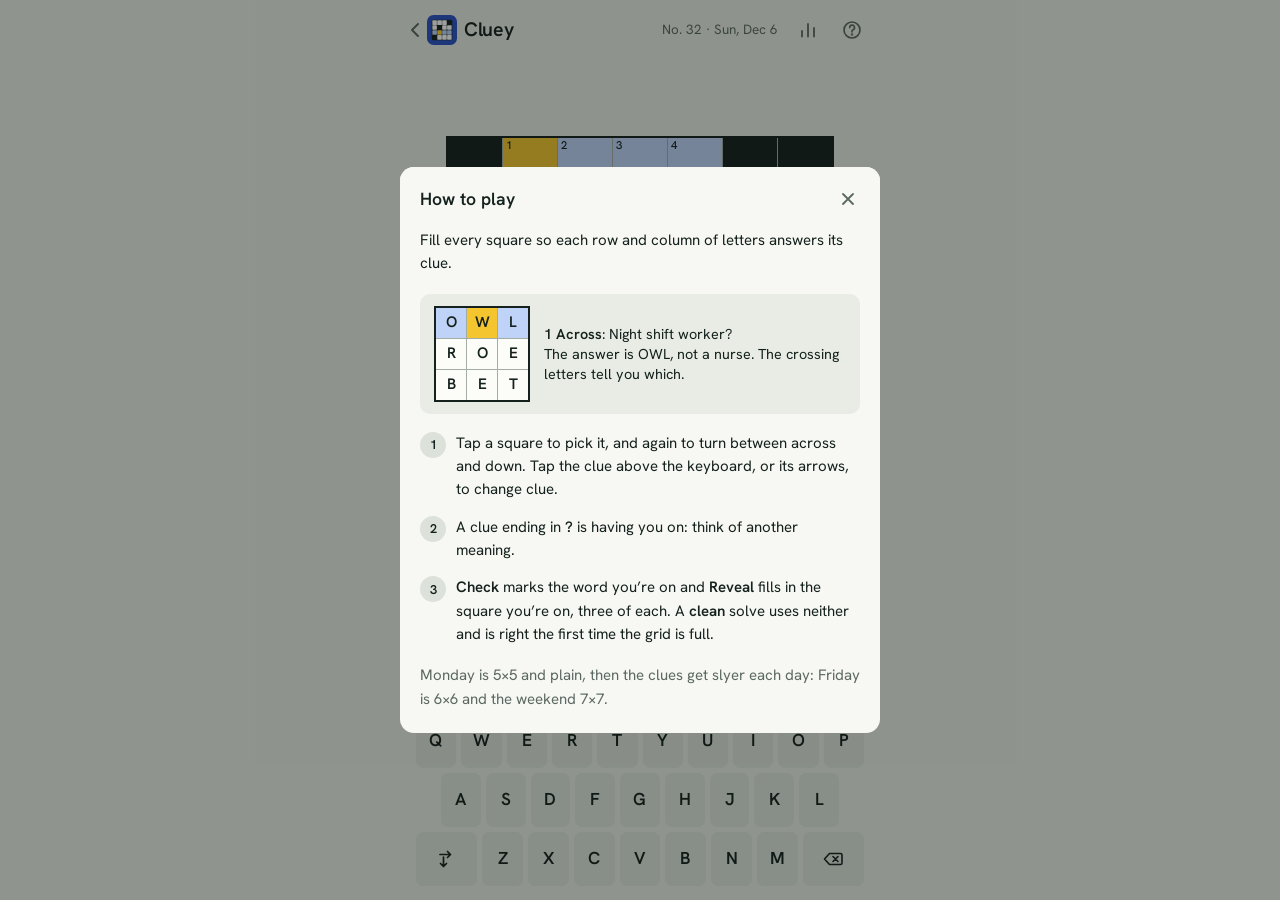
==== web/cluey/index.html @ 92c7b957 "Second audit: kept copies on server errors, Cluey marks kept, games recover from a bad save, Reach c" ====
<!doctype html>
<html lang="en">
<head>
<meta charset="utf-8">
<meta name="viewport" content="width=device-width,initial-scale=1,viewport-fit=cover,interactive-widget=resizes-content">
<meta name="referrer" content="no-referrer">
<meta name="theme-color" content="#E8ECE5" media="(prefers-color-scheme: light)">
<meta name="theme-color" content="#0E1412" media="(prefers-color-scheme: dark)">
<link rel="manifest" href="../manifest.json">
<link rel="apple-touch-icon" sizes="180x180" href="../icons/apple-touch-icon.png">
<meta name="apple-mobile-web-app-capable" content="yes">
<meta name="mobile-web-app-capable" content="yes">
<meta name="apple-mobile-web-app-status-bar-style" content="default">
<meta name="apple-mobile-web-app-title" content="Dailies">
<meta name="description" content="Cluey: a small crossword every day, with clues that get trickier through the week.">
<title>Cluey</title>
<link rel="icon" href="data:image/svg+xml,<svg xmlns=%22http://www.w3.org/2000/svg%22 viewBox=%220 0 32 32%22><rect x=%223%22 y=%223%22 width=%227.6%22 height=%227.6%22 rx=%221.9%22 fill=%22%232C53C4%22/><rect x=%2212.2%22 y=%223%22 width=%227.6%22 height=%227.6%22 rx=%221.9%22 fill=%22%232C53C4%22/><rect x=%2221.4%22 y=%223%22 width=%227.6%22 height=%227.6%22 rx=%221.9%22 fill=%22%232C53C4%22/><rect x=%223%22 y=%2212.2%22 width=%227.6%22 height=%227.6%22 rx=%221.9%22 fill=%22%232C53C4%22/><rect x=%2212.2%22 y=%2212.2%22 width=%227.6%22 height=%227.6%22 rx=%221.9%22 fill=%22%23F4C52E%22/><rect x=%2221.4%22 y=%2212.2%22 width=%227.6%22 height=%227.6%22 rx=%221.9%22 fill=%22%23A9B8E6%22/><rect x=%223%22 y=%2221.4%22 width=%227.6%22 height=%227.6%22 rx=%221.9%22 fill=%22%23A9B8E6%22/><rect x=%2212.2%22 y=%2221.4%22 width=%227.6%22 height=%227.6%22 rx=%221.9%22 fill=%22%23A9B8E6%22/><rect x=%2221.4%22 y=%2221.4%22 width=%227.6%22 height=%227.6%22 rx=%221.9%22 fill=%22%23A9B8E6%22/></svg>">
<link rel="preload" href="../fonts/hanken-grotesk-latin.woff2" as="font" type="font/woff2" crossorigin>
<link rel="stylesheet" href="../shared.css?v=1">
<style>
/* A printed crossword: paper squares joined by thin rules, with solid blocks.
   Yellow is the square you're on and blue its word. Green is right, red is
   wrong, and pale yellow is a letter that was handed over. */
:root { --word: color-mix(in srgb, var(--accent) 17%, var(--surface)); --shown: #F4C52E; --on-shown: #14211C; --bad-soft: color-mix(in srgb, var(--neg) 16%, var(--surface)); --good-soft: color-mix(in srgb, var(--pos) 16%, var(--surface)); }

:root {
  --paper: #FCFCF8; --rule: #A3ACA5; --frame: #14211C; --block: #14211C;
  --word: #BFD2F8; --here: #F4C52E; --on-here: #14211C; --here-wrong: #9B2C20; --shown: #FAEBB4; --on-shown: #14211C;
  --bad-soft: color-mix(in srgb, var(--neg) 16%, var(--paper)); --good-soft: color-mix(in srgb, var(--pos) 16%, var(--paper));
  /* The clue's number and arrows, dark enough to read on the blue */
  --on-word: #2A4FBC; --on-word-dim: var(--muted);
}
@media (prefers-color-scheme: dark) {
  :root:not([data-theme="light"]) { --paper: #2B3632; --rule: #0E1412; --frame: #66736C; --block: #060908; --word: #3C5488; --shown: #5A4E20; --on-shown: #F7E7A6; --on-word: #C2D0FF; --on-word-dim: #AEB9B2; }
}
:root[data-theme="dark"] { --paper: #2B3632; --rule: #0E1412; --frame: #66736C; --block: #060908; --word: #3C5488; --shown: #5A4E20; --on-shown: #F7E7A6; --on-word: #C2D0FF; --on-word-dim: #AEB9B2; }

.top { min-height: 44px; }
.meta { min-width: 0; margin-left: auto; padding: 0; font-size: .84rem; color: var(--muted); white-space: nowrap; overflow: hidden; text-overflow: ellipsis; }
/* Small phones or large text (in em, so a bigger font size counts too) */
.top { container-type: inline-size; }
@container (max-width: 21.25em) { a.brand > svg:nth-child(2) { display: none; } }

/* The grid: the rules are the board showing through a one pixel gap */
.stage-wrap { position: relative; flex: 1; min-height: 0; display: flex; }
.stage { flex: 1; min-width: 0; display: grid; place-items: center; padding: 4px 0; overflow: hidden; }
.grid { --cell: 44px; display: grid; gap: 1px; grid-template-columns: repeat(var(--n, 5), var(--cell)); grid-auto-rows: var(--cell); background: var(--rule); border: 2px solid var(--frame); user-select: none; -webkit-user-select: none; }
.block { background: var(--block); }
.cell {
  position: relative; display: grid; place-items: center; padding: 0;
  background: var(--paper); border: 0; border-radius: 0;
  font-size: calc(var(--cell) * .56); font-weight: 600; line-height: 1; text-transform: uppercase;
  touch-action: manipulation;
  transition: background .14s, color .14s;
}
.cell .num { position: absolute; top: 4%; left: 6%; font-size: max(9px, calc(var(--cell) * .21)); font-weight: 500; color: var(--ink); transition: color .14s; }
.cell.word { background: var(--word); }
.cell.right { background: var(--good-soft); color: var(--pos); }
.cell.wrong { background: var(--bad-soft); color: var(--neg); }
.cell.shown { background: var(--shown); color: var(--on-shown); }
.cell.shown .num { color: var(--on-shown); }
.cell.on { background: var(--here); color: var(--on-here); }
.cell.on .num { color: var(--on-here); }
/* A checked wrong letter stays red under the cursor, in a red that reads on the yellow */
.cell.on.wrong { color: var(--here-wrong); }
.cell.won { background: var(--pos); color: var(--on-ink); transition-delay: calc(var(--i) * 14ms); }
.cell.won .num { color: var(--on-ink); transition-delay: calc(var(--i) * 14ms); }
.cell.won.shown { background: var(--shown); color: var(--on-shown); }
.cell.won.shown .num { color: var(--on-shown); }
.grid.over .cell { cursor: default; }

/* Messages sit just above the clue, where the eyes already are */
.toast { top: auto; bottom: 6px; left: 50%; right: auto; width: max-content; max-width: 100%; padding: 7px 16px; border-radius: 18px; background: var(--ink); color: var(--on-ink); font-size: .95rem; transform: translate(-50%, 6px); }
.toast.show { transform: translate(-50%, 0); }
.toast.warn { color: var(--on-ink); }

/* The time, then the help on offer */
.tools { display: flex; flex-wrap: wrap; align-items: center; min-height: 40px; }
.time { flex: 1; font-size: 1rem; font-weight: 600; letter-spacing: .01em; }
.tool { display: inline-flex; align-items: center; gap: 5px; height: 44px; padding: 0 9px; background: none; border: 0; border-radius: 6px; font-size: .86rem; font-weight: 600; color: var(--muted); white-space: nowrap; }
.tool:last-child { margin-right: -9px; }
@media (hover: hover) { .tool:hover:not(:disabled) { color: var(--ink); background: var(--key); } }
.tool:disabled { opacity: .4; cursor: default; }
.tool.sure { color: var(--neg); }
/* The count takes the label's colour: --faint is under 4.5:1 on the page in light mode */
.tool b { font-weight: 600; }
.tool.sure b { display: none; }
.tools { container-type: inline-size; }
@container (max-width: 21.25em) { .tool { padding: 0 6px; font-size: .82rem; } .tool:last-child { margin-right: -6px; } }

/* The clue, with the way to the one before and after it */
.clue-bar { display: grid; grid-template-columns: 42px 1fr 42px; align-items: stretch; min-height: 56px; margin-bottom: 7px; padding: 0 8px; background: var(--word); border-radius: 8px; font-weight: 600; user-select: none; -webkit-user-select: none; }
.clue-bar button { padding: 0; background: none; border: 0; touch-action: manipulation; }
.step { display: grid; place-items: center; color: var(--on-word-dim); border-radius: 8px; }
@media (hover: hover) { .step:hover { color: var(--ink); } }
.step:active { background: var(--key-down); }
.say { display: block; min-width: 0; padding: 4px 2px !important; font-size: .95rem; line-height: 1.28; text-align: left; }
.say b { margin-right: 5px; font-weight: 600; color: var(--on-word); white-space: nowrap; }

.key { height: clamp(40px, 6.6dvh, 54px); }
.keys { gap: 5px; }

/* All the clues in a sheet: plain rows, as in Slugle's past ladders, the one you're on in blue */
.list { display: grid; margin-top: -6px; }
.list h3 { padding: 16px 0 4px; font-size: .78rem; font-weight: 600; letter-spacing: .06em; text-transform: uppercase; color: var(--muted); }
.list h3:first-child { padding-top: 0; }
.row { display: grid; grid-template-columns: 28px 1fr; gap: 6px; min-height: 48px; margin: 0 -8px; padding: 13px 8px 12px; background: none; border: 0; border-bottom: 1px solid var(--line); border-radius: 0; font-size: .94rem; line-height: 1.3; text-align: left; }
@media (hover: hover) { .row:hover { background: var(--bg); } }
.row.here { background: var(--accent-soft); }
.row b { font-weight: 600; }
.row.here b { color: var(--accent); }
.row.filled span:last-child { color: var(--muted); }
.row small { display: block; margin-top: 1px; font-size: .86rem; font-weight: 600; letter-spacing: .05em; color: var(--ink); }

/* The worked example in How to play */
.example { display: grid; grid-template-columns: auto 1fr; gap: 14px; align-items: center; padding: 12px 14px; background: var(--bg); border-radius: 10px; font-size: .9rem; line-height: 1.4; }
.mini { display: grid; grid-template-columns: repeat(3, 30px); grid-auto-rows: 30px; gap: 1px; background: var(--rule); border: 2px solid var(--frame); }
.mini span { display: grid; place-items: center; background: var(--paper); font-size: .95rem; font-weight: 600; }
.mini .on { background: var(--here); color: var(--on-here); }
.mini .word { background: var(--word); }

@media (max-height: 640px) {
  .app { padding-top: 2px; padding-bottom: 6px; }
  .tools { min-height: 36px; }
  .tool { height: 36px; }
  .clue-bar { min-height: 50px; margin-bottom: 5px; }
  .say { font-size: .88rem; }
  .result { gap: 9px; padding: 11px 14px; }
  .result-title { font-size: 1.25rem; }
  .btn { min-height: 44px; }
}

@media (prefers-reduced-motion: reduce) {
  .cell, .cell .num { transition: none; }
  .cell.won, .cell.won .num { transition-delay: 0s; }
  .tool { transition: none; }
}
</style>
</head>
<body>
<div class="app">
  <header>
    <div class="top">
      <a class="brand" href="../index.html" aria-label="All games">
        <svg width="10" height="16" viewBox="0 0 10 16" fill="none" stroke="currentColor" stroke-width="2" stroke-linecap="round" stroke-linejoin="round" aria-hidden="true"><path d="M8 2 2 8l6 6"/></svg>
        <svg width="30" height="30" viewBox="0 0 64 64" aria-hidden="true"><rect width="64" height="64" rx="14" fill="#2C53C4"/><rect x="10" y="10" width="44" height="44" rx="4" fill="#14211C"/><rect x="11.4" y="11.4" width="9.7" height="9.7" rx="1" fill="#FFFFFF"/><rect x="21.9" y="11.4" width="9.7" height="9.7" rx="1" fill="#FFFFFF"/><rect x="32.4" y="11.4" width="9.7" height="9.7" rx="1" fill="#FFFFFF"/><rect x="11.4" y="21.9" width="9.7" height="9.7" rx="1" fill="#FFFFFF"/><rect x="32.4" y="21.9" width="9.7" height="9.7" rx="1" fill="#FFFFFF"/><rect x="42.9" y="21.9" width="9.7" height="9.7" rx="1" fill="#FFFFFF"/><rect x="11.4" y="32.4" width="9.7" height="9.7" rx="1" fill="#BFD2F8"/><rect x="21.9" y="32.4" width="9.7" height="9.7" rx="1" fill="#FFCF33"/><rect x="32.4" y="32.4" width="9.7" height="9.7" rx="1" fill="#BFD2F8"/><rect x="42.9" y="32.4" width="9.7" height="9.7" rx="1" fill="#BFD2F8"/><rect x="21.9" y="42.9" width="9.7" height="9.7" rx="1" fill="#FFFFFF"/><rect x="32.4" y="42.9" width="9.7" height="9.7" rx="1" fill="#FFFFFF"/><rect x="42.9" y="42.9" width="9.7" height="9.7" rx="1" fill="#FFFFFF"/></svg>
        <h1 class="mark">Cluey</h1>
      </a>
      <p class="meta" id="meta"></p>
      <div class="top-right">
        <button class="icon-btn" id="statsBtn" type="button" aria-label="Stats">
          <svg width="20" height="20" viewBox="0 0 20 20" fill="none" stroke="currentColor" stroke-width="1.8" stroke-linecap="round" aria-hidden="true"><path d="M4 16.5V11M10 16.5V4M16 16.5V8"/></svg>
        </button>
        <button class="icon-btn" id="helpBtn" type="button" aria-label="How to play">
          <svg width="20" height="20" viewBox="0 0 20 20" fill="none" stroke="currentColor" stroke-width="1.7" stroke-linecap="round" aria-hidden="true"><circle cx="10" cy="10" r="8"/><path d="M7.7 7.6a2.4 2.4 0 1 1 3.3 2.2c-.6.3-1 .8-1 1.5v.5"/><circle cx="10" cy="14.6" r=".4" fill="currentColor"/></svg>
        </button>
      </div>
    </div>
  </header>

  <main class="stage-wrap">
    <p class="toast" id="toast" role="status"></p>
    <div class="stage" id="stage">
      <div class="grid" id="grid" role="group" aria-label="Crossword grid"></div>
    </div>
  </main>

  <footer>
    <div id="play">
      <div class="tools">
        <p class="time" id="time" aria-label="Time"></p>
        <button class="tool" id="cluesBtn" type="button">Clues</button>
        <button class="tool" id="checkBtn" type="button"></button>
        <button class="tool" id="revealBtn" type="button"></button>
        <button class="tool" id="giveUpBtn" type="button">Give up</button>
      </div>
      <div class="clue-bar">
        <button class="step" id="prevBtn" type="button" aria-label="Previous clue">
          <svg width="10" height="16" viewBox="0 0 10 16" fill="none" stroke="currentColor" stroke-width="2" stroke-linecap="round" stroke-linejoin="round" aria-hidden="true"><path d="M8 2 2 8l6 6"/></svg>
        </button>
        <button class="say" id="say" type="button" aria-live="polite"></button>
        <button class="step" id="nextBtn" type="button" aria-label="Next clue">
          <svg width="10" height="16" viewBox="0 0 10 16" fill="none" stroke="currentColor" stroke-width="2" stroke-linecap="round" stroke-linejoin="round" aria-hidden="true"><path d="m2 2 6 6-6 6"/></svg>
        </button>
      </div>
      <div class="keys" id="keys" aria-label="Letters"></div>
    </div>
    <section class="result" id="result" aria-live="polite" hidden>
      <div class="result-head">
        <p class="result-title" id="resTitle"></p>
        <p class="result-tag" id="resTag"></p>
      </div>
      <p class="result-note" id="resNote"></p>
      <div class="actions">
        <button class="btn btn-secondary" id="resClues" type="button">All clues</button>
        <button class="btn btn-primary" id="resShare" type="button">Share</button>
      </div>
      <a class="next" id="resNext" hidden></a>
      <p class="result-foot" id="resFoot"></p>
    </section>
  </footer>
</div>

<dialog class="sheet" id="helpSheet" aria-labelledby="helpTitle">
  <div class="sheet-head">
    <h2 id="helpTitle" tabindex="-1" autofocus>How to play</h2>
    <button class="icon-btn" type="button" data-close aria-label="Close">
      <svg width="18" height="18" viewBox="0 0 18 18" fill="none" stroke="currentColor" stroke-width="1.8" stroke-linecap="round" aria-hidden="true"><path d="m4 4 10 10M14 4 4 14"/></svg>
    </button>
  </div>
  <div class="sheet-body">
    <p>Fill every square so each row and column of letters answers its clue.</p>
    <div class="example">
      <div class="mini" aria-hidden="true"><span class="word">O</span><span class="on">W</span><span class="word">L</span><span>R</span><span>O</span><span>E</span><span>B</span><span>E</span><span>T</span></div>
      <span><b>1 Across</b>: Night shift worker?<br>The answer is OWL, not a nurse. The crossing letters tell you which.</span>
    </div>
    <div class="rules">
      <div class="rule"><span class="n">1</span><p>Tap a square to pick it, and again to turn between across and down. Tap the clue above the keyboard, or its arrows, to change clue.</p></div>
      <div class="rule"><span class="n">2</span><p>A clue ending in <b>?</b> is having you on: think of another meaning.</p></div>
      <div class="rule"><span class="n">3</span><p><b>Check</b> marks the word you’re on and <b>Reveal</b> fills in the square you’re on, three of each. A <b>clean</b> solve uses neither and is right the first time the grid is full.</p></div>
    </div>
    <p class="muted">Monday is 5×5 and plain, then the clues get slyer each day: Friday is 6×6 and the weekend 7×7.</p>
  </div>
</dialog>

<dialog class="sheet" id="statsSheet" aria-labelledby="statsTitle">
  <div class="sheet-head">
    <h2 id="statsTitle" tabindex="-1" autofocus>Stats</h2>
    <button class="icon-btn" type="button" data-close aria-label="Close">
      <svg width="18" height="18" viewBox="0 0 18 18" fill="none" stroke="currentColor" stroke-width="1.8" stroke-linecap="round" aria-hidden="true"><path d="m4 4 10 10M14 4 4 14"/></svg>
    </button>
  </div>
  <div class="sheet-body" id="statsBody"></div>
</dialog>

<dialog class="sheet" id="cluesSheet" aria-labelledby="cluesTitle">
  <div class="sheet-head">
    <h2 id="cluesTitle" tabindex="-1" autofocus>Clues</h2>
    <button class="icon-btn" type="button" data-close aria-label="Close">
      <svg width="18" height="18" viewBox="0 0 18 18" fill="none" stroke="currentColor" stroke-width="1.8" stroke-linecap="round" aria-hidden="true"><path d="m4 4 10 10M14 4 4 14"/></svg>
    </button>
  </div>
  <div class="sheet-body"><div class="list" id="cluesBody"></div></div>
</dialog>

<!-- Bump ?v= when these change, so browsers never pair this page with an old copy. -->
<script src="puzzles.js?v=2"></script>
<script src="lib.js?v=3"></script>
<script src="../clock.js?v=4"></script>
<script src="../pwa.js"></script>
<script src="../next.js?v=10"></script>
<script>
(() => {
  const L = window.ClueyLib, D = window.ClueyPuzzles;
  const $ = id => document.getElementById(id);
  const locale = navigator.language || 'en';
  // Where the game lives on the web; shared results link here, short, as chat
  // apps make a link of it. The app and the old addresses send people to the new one.
  const SITE = `${/^appassets\.androidplatform\.net$|\.workers\.dev$/.test(location.hostname) ? 'dailies.teloone.au' : location.host}/cluey`;

  const store = {
    get(k) { try { return JSON.parse(localStorage.getItem('cluey.' + k)); } catch { return null; } },
    set(k, v) { try { localStorage.setItem('cluey.' + k, JSON.stringify(v)); } catch {} },
  };

  // ---- state ----
  // days: { [day]: { fill, marks, cell, across, ms, checks, reveals, misses,
  // missed, done, won, gaveUp } }. A day gone by only keeps what the stats need.
  const saved = store.get('state') || {};
  const state = { days: saved.days && typeof saved.days === 'object' ? saved.days : {} };
  const save = () => { store.set('state', state); begun(); };

  let today = L.dayNumber(Clock.now(), D.epoch);
  let puzzle, play;            // the puzzle on screen and its progress

  function fresh() {
    const blank = L.blank(puzzle);
    const first = puzzle.entries[0];
    return { fill: blank, marks: blank, cell: first.cells[0], across: first.across, ms: 0, checks: 0, reveals: 0, misses: 0, missed: '', done: false, won: false, gaveUp: false };
  }

  // A save only fits the grid it was played on.
  const fits = rec => !!rec && typeof rec.fill === 'string' && typeof rec.marks === 'string'
    && rec.fill.replace(/[^#]/g, ' ') === L.blank(puzzle) && rec.marks.replace(/[^#]/g, ' ') === L.blank(puzzle)
    && puzzle.answer[rec.cell] !== undefined && puzzle.answer[rec.cell] !== L.BLOCK;

  function load() {
    puzzle = L.daily(today, D);
    const rec = state.days[today];
    // The day can go back (a flight west): a finished day trimmed for the stats comes back whole.
    if (rec && rec.done && typeof rec.fill !== 'string') {
      const first = puzzle.entries[0];
      const marked = typeof rec.marks === 'string' && rec.marks.replace(/[^#]/g, ' ') === L.blank(puzzle);
      Object.assign(rec, { fill: puzzle.answer, marks: marked ? rec.marks : L.blank(puzzle), cell: first.cells[0], across: first.across, missed: '' });
    } else if (!fits(rec)) state.days[today] = fresh();
    play = state.days[today];
    buildGrid();
  }

  // ---- toast ----
  let toastTimer = 0;
  function say(text, ms = 2600) {
    clearTimeout(toastTimer);
    const t = $('toast');
    t.textContent = text;
    t.classList.toggle('show', !!text);
    if (text && ms) toastTimer = setTimeout(() => t.classList.remove('show'), ms);
  }

  // ---- the clock ----
  // It only runs while the game is on screen, and waits for How to play, which
  // opens itself the first time; the stats don't stop it. Steps come
  // from performance.now, so moving the phone's clock can't touch the time, and
  // a long one means the page was asleep, so it doesn't count.
  let mark = null;
  const covered = () => $('helpSheet').open;
  function tick() {
    const at = performance.now();
    if (mark !== null && !play.done && !document.hidden && !covered()) play.ms += Math.min(at - mark, 3000);
    mark = at;
    $('time').textContent = L.clock(play.ms);
  }

  // ---- drawing ----
  const el = (tag, cls, text) => { const e = document.createElement(tag); if (cls) e.className = cls; if (text != null) e.textContent = text; return e; };

  let cells = [];              // the tile for each place in the grid, null for a block

  function buildGrid() {
    const grid = $('grid');
    grid.style.setProperty('--n', puzzle.size);
    grid.style.setProperty('--gap', puzzle.size > 5 ? '3px' : '4px');
    cells = [...puzzle.answer].map((ch, i) => {
      if (ch === L.BLOCK) return null;
      const b = el('button', 'cell');
      b.type = 'button'; b.tabIndex = -1; b.dataset.cell = i;
      b.style.setProperty('--i', i);
      if (puzzle.numbers[i]) b.append(el('span', 'num', String(puzzle.numbers[i])));
      b.append(document.createTextNode(''));
      return b;
    });
    grid.replaceChildren(...cells.map(c => c || el('span', 'block')));
    fit();
  }

  function fit() {
    const stage = $('stage'), n = puzzle.size;
    const room = Math.min(stage.clientWidth, stage.clientHeight - 8, 390) - 4;   // the frame
    const cell = Math.max(24, Math.min(68, Math.floor((room - (n - 1)) / n)));
    $('grid').style.setProperty('--cell', cell + 'px');
  }

  const here = () => L.entryAt(puzzle, play.cell, play.across);

  function renderCells() {
    const word = play.done ? null : here();
    const inWord = new Set(word ? word.cells : []);
    const size = puzzle.size;
    cells.forEach((c, i) => {
      if (!c) return;
      const mark = play.marks[i];
      const wrongAtEnd = play.gaveUp && play.fill[i] !== puzzle.answer[i];
      const ch = play.gaveUp ? puzzle.answer[i] : play.fill[i].trim();
      c.lastChild.nodeValue = ch;
      c.classList.toggle('on', !play.done && i === play.cell);
      c.classList.toggle('word', inWord.has(i));
      c.classList.toggle('right', !play.won && mark === 'c');
      c.classList.toggle('wrong', wrongAtEnd || (!play.done && mark === 'x'));
      c.classList.toggle('shown', mark === 'r');
      c.classList.toggle('won', play.won);
      const [ac, dn] = puzzle.of[i].map(k => puzzle.entries[k]);
      const where = word && inWord.has(i)
        ? `${word.number} ${word.across ? 'Across' : 'Down'}, letter ${word.cells.indexOf(i) + 1} of ${word.cells.length}`
        : `Row ${Math.floor(i / size) + 1}, column ${i % size + 1}, in ${ac.number} Across and ${dn.number} Down`;
      c.setAttribute('aria-label', `${where}, ${ch ? ch.toUpperCase() : 'empty'}${mark === 'x' ? ', wrong' : mark === 'c' ? ', right' : mark === 'r' ? ', revealed' : ''}`);
    });
    $('grid').classList.toggle('over', play.done);
  }

  function renderClue() {
    if (play.done) return;
    const e = here();
    const label = el('b', '', L.label(e));
    label.setAttribute('aria-label', `${e.number} ${e.across ? 'Across' : 'Down'}`);
    $('say').replaceChildren(label, e.clue);
  }

  function renderTools() {
    $('checkBtn').replaceChildren('Check ', el('b', '', String(L.CHECKS - play.checks)));
    $('revealBtn').replaceChildren('Reveal ', el('b', '', String(L.REVEALS - play.reveals)));
    $('checkBtn').setAttribute('aria-label', `Check word, ${L.CHECKS - play.checks} left`);
    $('revealBtn').setAttribute('aria-label', `Reveal letter, ${L.REVEALS - play.reveals} left`);
    $('checkBtn').disabled = play.checks >= L.CHECKS;
    $('revealBtn').disabled = play.reveals >= L.REVEALS;
    for (const b of ['checkBtn', 'revealBtn', 'giveUpBtn']) $(b).classList.remove('sure');
    $('giveUpBtn').textContent = 'Give up';
    armed = null;
  }

  const dateOf = day => { const [y, m, d] = D.epoch.split('-').map(Number); return new Date(y, m - 1, d + day - 1); };
  const dayFormat = new Intl.DateTimeFormat(locale, { weekday: 'short', day: 'numeric', month: 'short' });

  const wonDays = () => Object.keys(state.days).filter(d => state.days[d].won).map(Number);
  const helps = g => g.checks + g.reveals + g.misses;

  function renderResult() {
    $('resTitle').textContent = play.won ? `Solved in ${L.clock(play.ms)}` : 'The answers';
    const tag = $('resTag');
    const n = helps(play);
    tag.textContent = play.gaveUp ? 'Gave up' : n ? `${n} ${n === 1 ? 'help' : 'helps'}` : 'Clean';
    tag.classList.toggle('good', play.won && !n);
    tag.classList.toggle('bad', !!play.gaveUp);
    $('resNote').textContent = play.gaveUp ? `Stopped at ${L.clock(play.ms)}` : L.helpText(play);
    showNext($('resNext'), 'cluey', true);
    tickNext();
  }

  function tickNext() {
    if (!play.done) return;
    const left = el('span');
    left.append(el('b', '', String(L.streak(wonDays(), today))), ' day streak');
    $('resFoot').replaceChildren(left, el('span', '', Clock.untilNext('puzzle', today, L.dayNumber(Clock.now(), D.epoch))));
  }

  function render() {
    $('meta').textContent = `No. ${today} · ${dayFormat.format(dateOf(today))}`;
    $('play').hidden = play.done;
    $('result').hidden = !play.done;
    if (play.done) renderResult();
    fit();
    renderCells();
    renderClue();
    renderTools();
    tick();
    tellBack();
  }

  // ---- stats ----
  function renderStats() {
    const days = Object.keys(state.days).map(Number).filter(d => state.days[d].done);
    const body = $('statsBody');
    if (!days.length) return body.replaceChildren(el('p', 'empty', 'Finish a daily puzzle to start your stats.'));
    const won = wonDays();
    const nums = el('div', 'numbers');
    for (const [v, label] of [
      [days.length, 'Played'],
      [Math.round(won.length / days.length * 100) + '%', 'Solved'],
      [L.streak(won, today), 'Streak'],
      [L.bestStreak(won), 'Best streak'],
    ]) {
      const n = el('p', 'num');
      n.append(el('b', '', String(v)), el('span', '', label));
      nums.append(n);
    }
    // How each game went: help taken, or given up.
    const LABELS = ['Clean', '1 help', '2–3', '4 plus', 'Gave up'];
    const slot = d => { const g = state.days[d]; if (!g.won) return 4; const n = helps(g); return n === 0 ? 0 : n === 1 ? 1 : n <= 3 ? 2 : 3; };
    const counts = Array(LABELS.length).fill(0);
    for (const d of days) counts[slot(d)]++;
    const bars = (title, rows, max, today) => {
      const dist = el('div', 'dist');
      dist.append(el('p', 'dist-title', title));
      rows.forEach(([name, width, text], i) => {
        const row = el('div', 'bar-row');
        const bar = el('div', 'bar', text);
        bar.style.width = `${Math.max(8, width / max * 100)}%`;
        if (i === today) bar.classList.add('today');
        row.append(el('span', '', name), el('div'));
        row.lastChild.append(bar);
        dist.append(row);
      });
      return dist;
    };
    const done = days.includes(today);
    const first = bars('Results', LABELS.map((name, i) => [name, counts[i], String(counts[i])]), Math.max(...counts, 1), done ? slot(today) : -1);
    // The average solve by weekday, Monday first: the grids grow, so only
    // like with like means anything.
    const week = [1, 2, 3, 4, 5, 6, 0].map(w => {
      const list = won.filter(d => L.weekdayOf(d, D.epoch) === w).map(d => state.days[d].ms);
      const mean = list.length ? list.reduce((a, b) => a + b, 0) / list.length : 0;
      return [new Intl.DateTimeFormat(locale, { weekday: 'short' }).format(new Date(2026, 10, 1 + w)), mean, list.length ? L.clock(mean) : '–'];
    });
    const second = bars('Average time', week, Math.max(...week.map(w => w[1]), 1), -1);
    body.replaceChildren(nums, first, second);
  }

  // ---- the list of clues ----
  function renderClues() {
    const box = $('cluesBody');
    const at = play.done ? -1 : here().index;
    const out = [];
    for (const [title, across] of [['Across', true], ['Down', false]]) {
      out.push(el('h3', '', title));
      for (const e of puzzle.entries.filter(x => x.across === across)) {
        const row = el('button', `row${e.index === at ? ' here' : ''}${!play.done && L.wordFull(puzzle, play.fill, e) ? ' filled' : ''}`);
        row.type = 'button';
        row.dataset.entry = e.index;
        const text = el('span', '', e.clue);
        if (play.done) text.append(el('small', '', e.word.toUpperCase()));
        row.append(el('b', '', String(e.number)), text);
        out.push(row);
      }
    }
    box.replaceChildren(...out);
  }

  // ---- sheets ----
  function openSheet(id) {
    if (id === 'statsSheet') renderStats();
    if (id === 'cluesSheet') renderClues();
    tick();
    const d = $(id);
    if (!d.open) d.showModal();
    if (id === 'cluesSheet') { const r = $('cluesBody').querySelector('.here'); if (r) r.scrollIntoView({ block: 'center' }); }
    tellBack();
  }
  for (const d of document.querySelectorAll('dialog.sheet')) {
    d.addEventListener('click', e => { if (e.target === d || e.target.closest('[data-close]')) d.close(); });
    d.addEventListener('close', () => { mark = performance.now(); tellBack(); });
  }
  const openDialog = () => document.querySelector('dialog.sheet[open]');

  // ---- playing ----
  function moved() {
    renderCells();
    renderClue();
    disarm();
    save();
  }
  function goTo(cell, across) {
    play.cell = cell;
    play.across = across;
    moved();
  }

  function tapCell(i) {
    if (play.done) return;
    haptic();
    if (i === play.cell) play.across = !play.across;
    else play.cell = i;
    moved();
  }
  function turn() { if (!play.done) { play.across = !play.across; moved(); } }

  function step(dir) {
    if (play.done) return;
    const to = L.stepClue(puzzle, play.fill, here().index, dir);
    goTo(to.cell, to.across);
  }

  function press(letter) {
    if (play.done) return;
    Object.assign(play, L.type(puzzle, play, letter));
    settle();
    moved();
  }
  function erase() {
    if (play.done) return;
    Object.assign(play, L.erase(puzzle, play));
    moved();
  }
  function clearCell() {
    if (play.done || play.fill[play.cell] === ' ' || L.locked(play.marks, play.cell)) return;
    Object.assign(play, L.erase(puzzle, play));
    moved();
  }

  function moveArrow(dr, dc) {
    if (play.done) return;
    const across = dc !== 0;
    // The first press turns to face that way, as tapping a square would.
    if (across !== play.across) { play.across = across; return moved(); }
    goTo(L.arrow(puzzle, play.cell, dr, dc), across);
  }

  // A full grid: finished, or told it isn't, once for each set of letters.
  function settle() {
    if (!L.isFull(play.fill)) return;
    if (L.isRight(puzzle, play.fill)) return finish(true);
    if (play.fill === play.missed) return;
    play.missed = play.fill;
    play.misses++;
    haptic('tick');
    renderTools();
    say('The grid is full, but something’s wrong', 3200);
  }

  function finish(won) {
    tick();
    play.done = true;
    play.won = won;
    haptic('tick');
    report(true);
    save();
    say('');
    render();
  }

  // Help that would end a clean solve, and giving up, take two taps. Once the
  // solve isn't clean, help is a single tap.
  let armed = null, armTimer = 0;
  function disarm() {
    clearTimeout(armTimer);
    if (!armed) return;
    armed = null;
    renderTools();
  }
  function arm(id) {
    disarm();
    armed = id;
    const b = $(id);
    b.classList.add('sure');
    b.replaceChildren('Sure?');
    armTimer = setTimeout(disarm, 3000);
  }
  const needsSure = id => id === 'giveUpBtn' || L.clean(play);

  function askCheck() {
    if (play.done || play.checks >= L.CHECKS) return;
    const e = here();
    if (!L.canCheck(play, e)) return say('Nothing new to check in this word');
    if (armed !== 'checkBtn' && needsSure('checkBtn')) return arm('checkBtn');
    haptic();
    Object.assign(play, L.check(puzzle, play, e));
    play.checks++;
    renderTools();
    moved();
  }

  function askReveal() {
    if (play.done || play.reveals >= L.REVEALS) return;
    if (L.locked(play.marks, play.cell)) return say('This letter is already right');
    if (armed !== 'revealBtn' && needsSure('revealBtn')) return arm('revealBtn');
    haptic();
    Object.assign(play, L.reveal(puzzle, play, play.cell));
    play.reveals++;
    renderTools();
    settle();
    if (!play.done) moved();
  }

  function askGiveUp() {
    if (play.done) return;
    if (armed !== 'giveUpBtn') return arm('giveUpBtn');
    play.gaveUp = true;
    finish(false);
  }

  // Today's game begun: the home screen says Started until it's done.
  function begun() {
    const rec = state.days[today];
    // next.js may be an older copy, kept for offline, that hasn't got it.
    if (typeof markStarted === 'function' && rec && !rec.done && rec.fill !== L.blank(puzzle) && L.dayNumber(Clock.now(), D.epoch) === today) markStarted('cluey');
  }

  // Today's result, for the hub's home screen.
  // finished: the game has just ended, rather than the page opening on it.
  function report(finished) {
    const day = L.dayNumber(Clock.now(), D.epoch);
    // Ended around midnight: its result stays up past it (Clock.keep).
    if (finished) Clock.keep(today, day);
    // Finished in the moments after midnight: that day's over, so the hub's new day stays open.
    if (day !== today) return;
    const rec = state.days[today];
    if (!rec || !rec.done) return;
    const n = helps(rec);
    const text = rec.won ? `${L.clock(rec.ms)}, ${n ? `${n} ${n === 1 ? 'help' : 'helps'}` : 'clean'}` : 'Gave up';
    // Its line in Share today; should that ever fail, the result still saves.
    let card;
    try { card = L.cardText(rec); } catch {}
    try { localStorage.setItem('hub.cluey', JSON.stringify({ date: Clock.now().toDateString(), text, card, lost: !rec.won })); } catch {}
  }

  function share() {
    const text = `${L.shareText(today, puzzle, play)}\n${SITE}`;
    if (app) return toApp({ type: 'share', title: 'Cluey', text });
    if (navigator.share) return navigator.share({ text }).catch(() => {});
    navigator.clipboard.writeText(text).then(() => say('Copied to share'), () => {});
  }

  // ---- keyboard ----
  const ROWS = ['qwertyuiop', 'asdfghjkl', 'zxcvbnm'];
  const backspace = '<svg width="22" height="18" viewBox="0 0 22 18" aria-hidden="true"><path d="M7.5 3.5h11a1.5 1.5 0 0 1 1.5 1.5v8a1.5 1.5 0 0 1-1.5 1.5h-11L2.5 9zM11 6.5l5 5M16 6.5l-5 5" fill="none" stroke="currentColor" stroke-width="1.6" stroke-linecap="round" stroke-linejoin="round"/></svg>';
  const turnIcon = '<svg width="20" height="20" viewBox="0 0 20 20" aria-hidden="true"><path d="M3 5.5h10.5M10.5 2.5l3 3-3 3M6.5 8v9.5M3.5 14.5l3 3 3-3" fill="none" stroke="currentColor" stroke-width="1.7" stroke-linecap="round" stroke-linejoin="round"/></svg>';
  $('keys').replaceChildren(...ROWS.map((r, i) => {
    const row = el('div', 'krow');
    if (i === 1) row.append(el('span', 'spacer'));
    for (const ch of r) {
      const k = el('button', 'key', ch);
      k.type = 'button';
      k.dataset.key = ch;
      row.append(k);
    }
    if (i === 1) row.append(el('span', 'spacer'));
    if (i === 2) {
      const flip = el('button', 'key wide');
      flip.type = 'button'; flip.dataset.key = 'turn'; flip.setAttribute('aria-label', 'Turn between across and down');
      flip.innerHTML = turnIcon;
      const del = el('button', 'key wide');
      del.type = 'button'; del.dataset.key = 'erase'; del.setAttribute('aria-label', 'Delete');
      del.innerHTML = backspace;
      row.prepend(flip);
      row.append(del);
    }
    return row;
  }));
  function hit(k) {
    haptic();
    if (k.dataset.key === 'turn') turn();
    else if (k.dataset.key === 'erase') erase();
    else press(k.dataset.key);
  }
  // Keys act on touch-down: a click waits for the finger to lift, and two
  // thumbs typing fast overlap, which loses letters. A click with no pointer
  // behind it is Tab and Enter, or a screen reader.
  let holding = 0;
  const stopHolding = () => { clearTimeout(holding); clearInterval(holding); };
  $('keys').addEventListener('pointerdown', e => {
    const k = e.target.closest('.key');
    if (!k) return;
    hit(k);
    // Holding delete keeps deleting, as on a phone's own keyboard.
    stopHolding();
    if (k.dataset.key === 'erase') holding = setTimeout(() => { holding = setInterval(erase, 90); }, 380);
  });
  for (const type of ['pointerup', 'pointercancel']) addEventListener(type, stopHolding);
  $('keys').addEventListener('click', e => {
    const k = e.target.closest('.key');
    if (k && (e.detail === 0 || e.pointerType === '')) hit(k);
  });
  // Buttons never take a tap's focus, so a real keyboard's Enter always means
  // "next clue".
  $('play').addEventListener('pointerdown', e => { if (e.target.closest('button')) e.preventDefault(); });

  // Squares answer on touch-down as well; a click with no pointer is a screen reader.
  $('grid').addEventListener('pointerdown', e => {
    const c = e.target.closest('.cell');
    if (!c) return;
    e.preventDefault();
    tapCell(Number(c.dataset.cell));
  });
  $('grid').addEventListener('click', e => {
    const c = e.target.closest('.cell');
    if (c && e.detail === 0) tapCell(Number(c.dataset.cell));
  });

  document.addEventListener('keydown', e => {
    if (e.ctrlKey || e.metaKey || e.altKey || e.defaultPrevented || play.done || openDialog()) return;
    const onButton = e.target instanceof Element && e.target.closest('button, a');
    if (/^[a-z]$/i.test(e.key)) {
      e.preventDefault();
      // Off the last button clicked, so Enter goes to the game.
      if (e.target instanceof HTMLElement) e.target.blur();
      return press(e.key.toLowerCase());
    }
    if (e.key === 'Backspace') { e.preventDefault(); return erase(); }
    if (e.key === 'Delete') { e.preventDefault(); return clearCell(); }
    const way = { ArrowLeft: [0, -1], ArrowRight: [0, 1], ArrowUp: [-1, 0], ArrowDown: [1, 0] }[e.key];
    if (way) { e.preventDefault(); return moveArrow(...way); }
    // Enter or Space on a button reached with Tab still presses that button.
    if (onButton) return;
    if (e.key === 'Enter') { e.preventDefault(); return step(e.shiftKey ? -1 : 1); }
    if (e.key === ' ') { e.preventDefault(); return turn(); }
  });

  $('say').addEventListener('click', () => step(1));
  $('nextBtn').addEventListener('click', () => step(1));
  $('prevBtn').addEventListener('click', () => step(-1));
  $('checkBtn').addEventListener('click', askCheck);
  $('revealBtn').addEventListener('click', askReveal);
  $('giveUpBtn').addEventListener('click', askGiveUp);
  $('cluesBtn').addEventListener('click', () => openSheet('cluesSheet'));
  $('resClues').addEventListener('click', () => openSheet('cluesSheet'));
  $('resShare').addEventListener('click', share);
  $('helpBtn').addEventListener('click', () => openSheet('helpSheet'));
  $('statsBtn').addEventListener('click', () => openSheet('statsSheet'));
  $('cluesBody').addEventListener('click', e => {
    const row = e.target.closest('.row');
    if (!row) return;
    $('cluesSheet').close();
    if (play.done) return;
    const entry = puzzle.entries[Number(row.dataset.entry)];
    const gap = L.firstGap(play.fill, entry);
    goTo(gap === undefined ? entry.cells[0] : gap, entry.across);
  });

  // Android Back: close a sheet. After that the app goes back to the hub.
  window.ladderBack = () => {
    const d = openDialog();
    if (d) { d.close(); return true; }
    return false;
  };
  function tellBack() { toApp({ type: 'back', enabled: !!openDialog() }); }

  new ResizeObserver(() => { if (puzzle) fit(); }).observe($('stage'));

  // A new day while the game sits open (or comes back from the background).
  function checkDay() {
    const day = L.dayNumber(Clock.now(), D.epoch);
    if (day !== today) {
      // A daily in hand at midnight is finished first and counts for its day;
      // finished after midnight, its result stays up while it's read or shared.
      // In hand means a letter in: the clock runs from the moment the page opens.
      if (Clock.hold(today, play.done || play.fill !== L.blank(puzzle), play.done)) return tickNext();
      tick();
      save();
      today = day;
      mark = null;
      $('cluesSheet').close();
      load();
      say('');
      render();
      save();
    } else if (play.done) tickNext();
  }
  document.addEventListener('visibilitychange', () => {
    tick();
    if (document.hidden) save(); else checkDay();
  });
  addEventListener('pagehide', () => { tick(); save(); });
  addEventListener('clock', checkDay);
  setInterval(() => { if (!document.hidden) checkDay(); }, 30000);
  setInterval(() => { tick(); }, 1000);
  setInterval(() => { if (!play.done && !document.hidden) save(); }, 5000);

  // ---- Android app bridge (absent in a browser) ----
  const app = window.ladderApp || null;
  function toApp(msg) {
    if (!app) return;
    try { app.postMessage(JSON.stringify(msg)); } catch {}
  }
  function haptic(kind = 'tap') { toApp({ type: 'haptic', kind }); }

  // ---- boot ----
  // Days gone by only need what the stats read, and the marks a finished grid
  // shows if its day comes back. A game in hand on a later day (the day went
  // back under it) is left for that day.
  for (const [d, rec] of Object.entries(state.days)) {
    if (Number(d) === today) continue;
    if (!rec || !rec.done) { if (!rec || Number(d) < today) delete state.days[d]; continue; }
    state.days[d] = { ms: rec.ms, checks: rec.checks, reveals: rec.reveals, misses: rec.misses, marks: rec.marks, done: true, won: !!rec.won, gaveUp: !!rec.gaveUp };
  }
  load();
  report();
  render();
  save();
  // First visit: how to play, once.
  if (!store.get('seenHelp')) { store.set('seenHelp', true); openSheet('helpSheet'); }
})();
</script>
</body>
</html>
---- web/shared.css ----
/* What every page in the hub shares. Hanken Grotesk ships with them (fonts/, SIL OFL) so they look the same offline. */
@font-face {
  font-family: "Hanken Grotesk";
  src: url("fonts/hanken-grotesk-latin.woff2") format("woff2");
  font-weight: 400 600;
  font-display: swap;
  unicode-range: U+0000-00FF, U+0131, U+0152-0153, U+02BB-02BC, U+02C6, U+02DA, U+02DC, U+0304, U+0308, U+0329, U+2000-206F, U+20AC, U+2122, U+2191, U+2193, U+2212, U+2215, U+FEFF, U+FFFD;
}

/* The same palette as Bureau and Tally: sage-grey paper, near-black ink,
   blue for what's being pointed out, green for letters already in place. */
:root {
  --bg: #E8ECE5;
  --surface: #F7F8F4;
  --ink: #14211C;
  --muted: #5B6861;
  --faint: #66736C;
  --line: #CDD5CC;
  --line-strong: #8C968F;
  --accent: #2C53C4;
  --accent-soft: rgba(44, 83, 196, .09);
  --pos: #1D7548;
  --pos-soft: rgba(29, 117, 72, .12);
  --neg: #B0392D;
  --on-ink: #F7F8F4;
  --key: #DCE2DA;
  --key-down: #C6CEC4;
  --backdrop: rgba(10, 16, 14, .4);
  --font: "Hanken Grotesk", "Segoe UI", Roboto, system-ui, -apple-system, sans-serif;
  color-scheme: light;
}
@media (prefers-color-scheme: dark) {
  :root:not([data-theme="light"]) {
    --bg: #0E1412;
    --surface: #18211E;
    --ink: #E4EAE5;
    --muted: #8C9992;
    --faint: #838F89;
    --line: #2E3A35;
    --line-strong: #5F6C66;
    --accent: #85A2FF;
    --accent-soft: rgba(133, 162, 255, .12);
    --pos: #5FC890;
    --pos-soft: rgba(95, 200, 144, .14);
    --neg: #F08476;
    --on-ink: #0E1412;
    --key: #222D29;
    --key-down: #34413C;
    --backdrop: rgba(0, 0, 0, .6);
    color-scheme: dark;
  }
}
:root[data-theme="dark"] {
  --bg: #0E1412;
  --surface: #18211E;
  --ink: #E4EAE5;
  --muted: #8C9992;
  --faint: #838F89;
  --line: #2E3A35;
  --line-strong: #5F6C66;
  --accent: #85A2FF;
  --accent-soft: rgba(133, 162, 255, .12);
  --pos: #5FC890;
  --pos-soft: rgba(95, 200, 144, .14);
  --neg: #F08476;
  --on-ink: #0E1412;
  --key: #222D29;
  --key-down: #34413C;
  --backdrop: rgba(0, 0, 0, .6);
  color-scheme: dark;
}

* { box-sizing: border-box; }
[hidden] { display: none !important; }
html, body { margin: 0; height: 100%; }
/* Never wider than the screen: with large phone text a row that runs over would
   widen the whole page, and every sheet with it, cutting them off on the right */
html, body { overflow-x: hidden; overflow-x: clip; }
body {
  background: var(--bg);
  color: var(--ink);
  font: 400 15px/1.5 var(--font);
  font-variant-numeric: tabular-nums;
  -webkit-font-smoothing: antialiased;
  -webkit-tap-highlight-color: transparent;
  overscroll-behavior: none;
}
button { font: inherit; color: inherit; cursor: pointer; }
:focus-visible { outline: 2px solid var(--accent); outline-offset: 2px; }
p, h1, h2, h3 { margin: 0; }

.app {
  position: relative;
  display: flex; flex-direction: column;
  height: 100dvh; max-width: 480px; margin: 0 auto;
  padding: calc(8px + env(safe-area-inset-top, 0px)) max(16px, env(safe-area-inset-right, 0px)) max(10px, env(safe-area-inset-bottom, 0px)) max(16px, env(safe-area-inset-left, 0px));
}

/* Top bar: the name, then stats and help */
.top { display: flex; align-items: center; justify-content: space-between; gap: 8px; min-height: 48px; }
.brand { display: flex; align-items: center; gap: 7px; color: inherit; text-decoration: none; }
a.brand { min-height: 44px; margin-left: -6px; }
a.brand > svg:first-child { color: var(--muted); }
.mark { font-size: 1.22rem; font-weight: 600; letter-spacing: -.015em; }
.top-right { display: flex; align-items: center; margin-right: -10px; }
.icon-btn {
  display: grid; place-items: center; width: 44px; height: 44px; padding: 0;
  background: none; border: 0; border-radius: 50%; color: var(--muted);
}
@media (hover: hover) { .icon-btn:hover { color: var(--ink); background: var(--key); } }
.version { min-height: 44px; padding: 0 8px; background: none; border: 0; font-size: .8rem; color: var(--muted); }
@media (hover: hover) { .version:hover { color: var(--ink); } }
.version[data-state="available"] { color: var(--accent); font-weight: 600; }

/* Today / Practice, with what's on screen at the right */
.modes { display: flex; align-items: flex-end; justify-content: space-between; gap: 12px; border-bottom: 1px solid var(--line); }
.tabs { display: flex; gap: 22px; }
.tab {
  position: relative; padding: 10px 0 11px; background: none; border: 0;
  font-size: .92rem; font-weight: 600; color: var(--muted);
}
@media (hover: hover) { .tab:hover { color: var(--ink); } }
.tab::before { content: ""; position: absolute; inset: 0 -11px; }
.tab[aria-selected="true"] { color: var(--ink); }
.tab[aria-selected="true"]::after { content: ""; position: absolute; left: 0; right: 0; bottom: -1px; height: 2px; border-radius: 1px; background: var(--ink); }
.tab .dot { display: inline-block; width: 6px; height: 6px; margin-left: 6px; border-radius: 50%; background: var(--accent); vertical-align: 2px; }
.meta { padding-bottom: 11px; font-size: .84rem; color: var(--muted); white-space: nowrap; }
.meta .link { font-size: .84rem; }
/* Beside the tabs, the date wraps rather than running off a phone with large text */
.modes .meta { min-width: 0; white-space: normal; text-align: right; }
/* The date opens past ladders; New ladder opens the lengths */
.meta-btn { position: relative; display: inline-flex; align-items: center; gap: 5px; padding: 0; background: none; border: 0; font-size: .84rem; color: var(--muted); }
.meta-btn::after { content: ""; position: absolute; inset: -12px -8px; }
@media (hover: hover) { .meta-btn:hover { color: var(--ink); } }
.meta-btn svg { color: var(--faint); }

/* Keyboard */
.keys { display: grid; gap: 7px; padding-bottom: 4px; user-select: none; -webkit-user-select: none; }
.krow { display: flex; gap: 5px; justify-content: center; }
.key {
  flex: 1 1 0; max-width: 44px; height: 54px; padding: 0;
  background: var(--key); border: 0; border-radius: 7px;
  font-size: 1.08rem; font-weight: 600; text-transform: uppercase;
  touch-action: manipulation;
}
.key:active { background: var(--key-down); }
.krow .spacer { flex: .5 1 0; max-width: 22px; }
.key.wide { flex: 1.5 1 0; max-width: 66px; display: grid; place-items: center; font-size: .78rem; letter-spacing: .02em; }

/* Messages get a line of their own above the ladder, and fade */
.toast {
  position: absolute; z-index: 1; top: 6px; left: 0; right: 0; padding: 2px 0;
  background: var(--bg);
  font-size: .88rem; font-weight: 600; color: var(--ink); text-align: center;
  white-space: nowrap; overflow: hidden; text-overflow: ellipsis;
  opacity: 0; transform: translateY(-4px); pointer-events: none; transition: opacity .15s, transform .15s;
}
.toast.show { opacity: 1; transform: none; }
.toast.warn { color: var(--neg); }
.toast.tip { color: var(--accent); }

/* Result: how it went, with a tag for how it measures up, then what's next */
.result { display: grid; gap: 14px; padding: 16px; background: var(--surface); border-radius: 12px; animation: rise .25s ease-out; }
/* With large phone text the result can outgrow the screen: it scrolls rather than hiding its buttons */
.result { max-height: calc(100dvh - 116px - env(safe-area-inset-top, 0px)); overflow-y: auto; overscroll-behavior: contain; }
.result-head { display: flex; align-items: center; justify-content: space-between; gap: 12px; }
.result-title { font-size: 1.5rem; font-weight: 600; letter-spacing: -.015em; line-height: 1.2; }
.result-tag { flex: none; padding: 4px 10px; border-radius: 13px; background: var(--key); font-size: .82rem; font-weight: 600; color: var(--muted); white-space: nowrap; }
.result-tag.good { background: var(--pos-soft); color: var(--pos); }
.result-tag.bad { background: color-mix(in srgb, var(--neg) 14%, transparent); color: var(--neg); }
.result-note { margin-top: -8px; font-size: .92rem; color: var(--muted); }
.result-note:empty { display: none; }
.result-note b { font-weight: 600; color: var(--ink); letter-spacing: .04em; }
.result .btn-secondary { background: var(--key); border-color: transparent; }
@media (hover: hover) { .result .btn-secondary:hover { background: var(--key-down); } }
.result-foot { display: flex; flex-wrap: wrap; justify-content: center; gap: 0 6px; font-size: .84rem; color: var(--muted); }
.result-foot span + span::before { content: "·"; margin-right: 6px; }
/* Too narrow for one line: one part under the other (see next.js) */
.result-foot.stack { flex-direction: column; align-items: center; }
.result-foot.stack span + span::before { content: none; }
.result-foot b { font-weight: 600; color: var(--ink); }
.next { justify-self: center; display: inline-flex; align-items: center; min-height: 32px; font-size: .92rem; font-weight: 600; color: var(--accent); text-decoration: none; }
.next { position: relative; }
.next::before { content: ""; position: absolute; inset: -8px -12px; }
.next::after { content: ""; width: 7px; height: 7px; margin-left: 7px; border: solid currentColor; border-width: 2px 2px 0 0; transform: rotate(45deg); }
.actions { display: grid; grid-template-columns: 1fr 1fr; gap: 10px; }
.btn { min-height: 48px; padding: 0 16px; border-radius: 7px; font-size: .95rem; font-weight: 600; display: inline-flex; align-items: center; justify-content: center; gap: 8px; }
.btn-primary { background: var(--ink); border: 1px solid var(--ink); color: var(--on-ink); }
@media (hover: hover) { .btn-primary:hover { opacity: .9; } }
.btn-secondary { background: transparent; border: 1px solid var(--line-strong); }
@media (hover: hover) { .btn-secondary:hover { border-color: var(--ink); } }
.link { position: relative; padding: 0; background: none; border: 0; font-weight: 600; color: var(--accent); }
.link::after { content: ""; position: absolute; inset: -12px -8px; }

/* Sheets: how to play, stats */
dialog.sheet {
  width: 100%; max-width: 480px; max-height: 90dvh; margin: auto auto 0; padding: 0;
  border: 0; border-radius: 14px 14px 0 0; background: var(--surface); color: var(--ink);
  overflow: auto; overscroll-behavior: contain;
}
dialog.sheet[open] { animation: up .22s ease-out; }
dialog.sheet::backdrop { background: var(--backdrop); }
@keyframes up { from { transform: translateY(32px); opacity: .4; } }
@media (min-width: 560px) { dialog.sheet { margin: auto; border-radius: 14px; } }
.sheet-head { position: sticky; top: 0; z-index: 1; display: flex; align-items: center; justify-content: space-between; padding: 10px 10px 0 20px; background: var(--surface); }
.sheet-head h2 { font-size: 1.1rem; font-weight: 600; }
.sheet-body { display: grid; gap: 18px; padding: 8px 20px max(22px, env(safe-area-inset-bottom, 0px)); }
.sheet-body p { font-size: .94rem; line-height: 1.55; }
.sheet-body .muted { color: var(--muted); }
.sheet-body .empty { padding: 18px; border: 1px dashed var(--line-strong); border-radius: 10px; text-align: center; color: var(--muted); font-size: .9rem; }
/* How to play: a few numbered rules under the example */
.rules { display: grid; gap: 14px; }
.rule { display: grid; grid-template-columns: 26px 1fr; gap: 10px; align-items: start; }
.rule .n { display: grid; place-items: center; width: 26px; height: 26px; border-radius: 50%; background: var(--key); font-size: .8rem; font-weight: 600; }
/* A sheet opens with focus on its heading (tabindex="-1" autofocus), not ringed on the close button */
.sheet [tabindex="-1"]:focus { outline: none; }
.numbers { display: grid; grid-template-columns: repeat(4, 1fr); gap: 8px; }
.num b { display: block; font-size: 1.45rem; font-weight: 600; line-height: 1.15; letter-spacing: -.01em; }
.num span { display: block; font-size: .76rem; line-height: 1.3; color: var(--muted); }
.dist { display: grid; gap: 7px; }
.dist-title { font-size: .78rem; font-weight: 600; letter-spacing: .06em; text-transform: uppercase; color: var(--muted); }
.bar-row { display: grid; grid-template-columns: 64px 1fr; align-items: center; gap: 10px; font-size: .84rem; }
.bar-row > span { color: var(--muted); }
.bar { height: 24px; min-width: 26px; padding: 0 8px; border-radius: 4px; background: var(--key); display: flex; align-items: center; justify-content: flex-end; font-size: .8rem; font-weight: 600; }
.bar.today { background: var(--accent); color: var(--on-ink); }

/* The hard mode switch in How to play */
.mode-row { display: grid; grid-template-columns: 1fr auto; align-items: center; gap: 14px; min-height: 60px; padding: 10px 14px; background: var(--bg); border: 0; border-radius: 10px; text-align: left; }
.mode-row b { display: block; font-weight: 600; line-height: 1.3; }
.mode-row small { display: block; font-size: .84rem; line-height: 1.35; color: var(--muted); }
.switch { position: relative; width: 42px; height: 26px; border-radius: 13px; background: var(--line-strong); transition: background .15s; }
.switch::after { content: ""; position: absolute; top: 3px; left: 3px; width: 20px; height: 20px; border-radius: 50%; background: var(--surface); transition: transform .15s; }
.mode-row[aria-checked="true"] .switch { background: var(--accent); }
.mode-row[aria-checked="true"] .switch::after { transform: translateX(16px); }
.mode-row:disabled { cursor: default; }
.mode-row:disabled .switch { opacity: .5; }

@media (prefers-reduced-motion: reduce) {
  .result, dialog.sheet[open] { animation: none; }
  .switch, .switch::after, .toast { transition: none; }
}
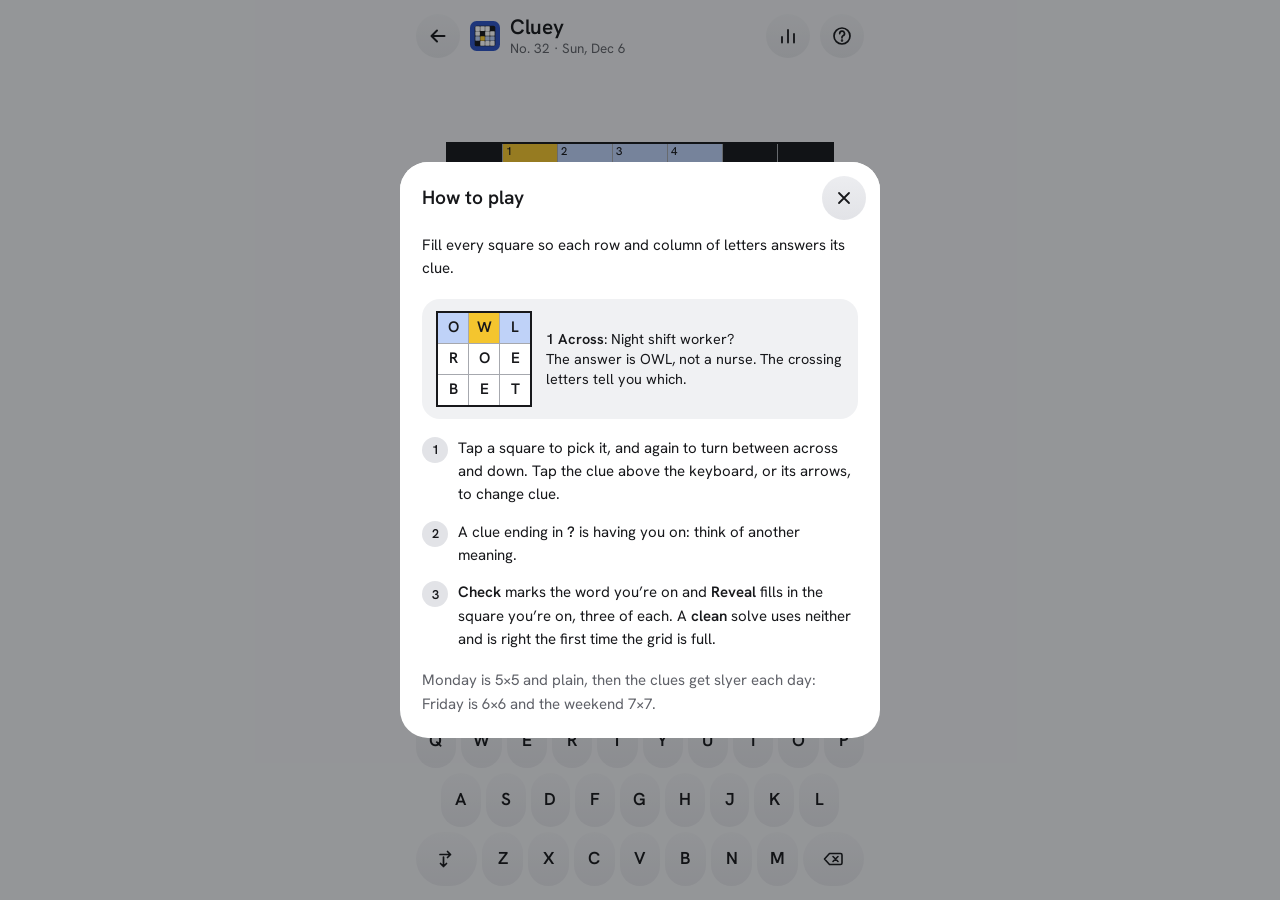
==== commit e6987d28: "New look: plain greys, round buttons, a tile for each game The home screen is a card for the day and" ====
--- a/web/cluey/index.html
+++ b/web/cluey/index.html
@@ -4,8 +4,8 @@
 <meta charset="utf-8">
 <meta name="viewport" content="width=device-width,initial-scale=1,viewport-fit=cover,interactive-widget=resizes-content">
 <meta name="referrer" content="no-referrer">
-<meta name="theme-color" content="#E8ECE5" media="(prefers-color-scheme: light)">
-<meta name="theme-color" content="#0E1412" media="(prefers-color-scheme: dark)">
+<meta name="theme-color" content="#F0F1F3" media="(prefers-color-scheme: light)">
+<meta name="theme-color" content="#151619" media="(prefers-color-scheme: dark)">
 <link rel="manifest" href="../manifest.json">
 <link rel="apple-touch-icon" sizes="180x180" href="../icons/apple-touch-icon.png">
 <meta name="apple-mobile-web-app-capable" content="yes">
@@ -16,27 +16,31 @@
 <title>Cluey</title>
 <link rel="icon" href="data:image/svg+xml,<svg xmlns=%22http://www.w3.org/2000/svg%22 viewBox=%220 0 32 32%22><rect x=%223%22 y=%223%22 width=%227.6%22 height=%227.6%22 rx=%221.9%22 fill=%22%232C53C4%22/><rect x=%2212.2%22 y=%223%22 width=%227.6%22 height=%227.6%22 rx=%221.9%22 fill=%22%232C53C4%22/><rect x=%2221.4%22 y=%223%22 width=%227.6%22 height=%227.6%22 rx=%221.9%22 fill=%22%232C53C4%22/><rect x=%223%22 y=%2212.2%22 width=%227.6%22 height=%227.6%22 rx=%221.9%22 fill=%22%232C53C4%22/><rect x=%2212.2%22 y=%2212.2%22 width=%227.6%22 height=%227.6%22 rx=%221.9%22 fill=%22%23F4C52E%22/><rect x=%2221.4%22 y=%2212.2%22 width=%227.6%22 height=%227.6%22 rx=%221.9%22 fill=%22%23A9B8E6%22/><rect x=%223%22 y=%2221.4%22 width=%227.6%22 height=%227.6%22 rx=%221.9%22 fill=%22%23A9B8E6%22/><rect x=%2212.2%22 y=%2221.4%22 width=%227.6%22 height=%227.6%22 rx=%221.9%22 fill=%22%23A9B8E6%22/><rect x=%2221.4%22 y=%2221.4%22 width=%227.6%22 height=%227.6%22 rx=%221.9%22 fill=%22%23A9B8E6%22/></svg>">
 <link rel="preload" href="../fonts/hanken-grotesk-latin.woff2" as="font" type="font/woff2" crossorigin>
-<link rel="stylesheet" href="../shared.css?v=1">
+<link rel="stylesheet" href="../shared.css?v=2">
 <style>
 /* A printed crossword: paper squares joined by thin rules, with solid blocks.
    Yellow is the square you're on and blue its word. Green is right, red is
    wrong, and pale yellow is a letter that was handed over. */
-:root { --word: color-mix(in srgb, var(--accent) 17%, var(--surface)); --shown: #F4C52E; --on-shown: #14211C; --bad-soft: color-mix(in srgb, var(--neg) 16%, var(--surface)); --good-soft: color-mix(in srgb, var(--pos) 16%, var(--surface)); }
+:root { --word: color-mix(in srgb, var(--accent) 17%, var(--surface)); --shown: #F4C52E; --on-shown: #17181B; --bad-soft: color-mix(in srgb, var(--neg) 16%, var(--surface)); --good-soft: color-mix(in srgb, var(--pos) 16%, var(--surface)); }
 
 :root {
-  --paper: #FCFCF8; --rule: #A3ACA5; --frame: #14211C; --block: #14211C;
-  --word: #BFD2F8; --here: #F4C52E; --on-here: #14211C; --here-wrong: #9B2C20; --shown: #FAEBB4; --on-shown: #14211C;
+  --paper: #FFFFFF; --rule: #A6A8AE; --frame: #17181B; --block: #17181B;
+  --word: #BFD2F8; --here: #F4C52E; --on-here: #17181B; --here-wrong: #9B2C20; --shown: #FAEBB4; --on-shown: #17181B;
   --bad-soft: color-mix(in srgb, var(--neg) 16%, var(--paper)); --good-soft: color-mix(in srgb, var(--pos) 16%, var(--paper));
   /* The clue's number and arrows, dark enough to read on the blue */
   --on-word: #2A4FBC; --on-word-dim: var(--muted);
 }
 @media (prefers-color-scheme: dark) {
-  :root:not([data-theme="light"]) { --paper: #2B3632; --rule: #0E1412; --frame: #66736C; --block: #060908; --word: #3C5488; --shown: #5A4E20; --on-shown: #F7E7A6; --on-word: #C2D0FF; --on-word-dim: #AEB9B2; }
+  :root:not([data-theme="light"]) { --paper: #2E2F33; --rule: #151619; --frame: #696B72; --block: #08090A; --word: #3C5488; --shown: #5A4E20; --on-shown: #F7E7A6; --on-word: #C2D0FF; --on-word-dim: #B4B5BB; }
 }
-:root[data-theme="dark"] { --paper: #2B3632; --rule: #0E1412; --frame: #66736C; --block: #060908; --word: #3C5488; --shown: #5A4E20; --on-shown: #F7E7A6; --on-word: #C2D0FF; --on-word-dim: #AEB9B2; }
-
-.top { min-height: 44px; }
-.meta { min-width: 0; margin-left: auto; padding: 0; font-size: .84rem; color: var(--muted); white-space: nowrap; overflow: hidden; text-overflow: ellipsis; }
+:root[data-theme="dark"] { --paper: #2E2F33; --rule: #151619; --frame: #696B72; --block: #08090A; --word: #3C5488; --shown: #5A4E20; --on-shown: #F7E7A6; --on-word: #C2D0FF; --on-word-dim: #B4B5BB; }
+
+.top { display: grid; grid-template-columns: auto auto minmax(0, 1fr) auto; grid-template-rows: auto auto; align-items: center; gap: 0; }
+a.brand { display: contents; }
+a.brand > svg { grid-row: 1 / 3; margin-right: 10px; }
+a.brand > .mark { grid-column: 3; grid-row: 1; align-self: end; line-height: 1.25; }
+.meta { grid-column: 3; grid-row: 2; align-self: start; min-width: 0; padding: 0; font-size: .84rem; line-height: 1.3; color: var(--muted); white-space: nowrap; overflow: hidden; text-overflow: ellipsis; }
+.top-right { grid-column: 4; grid-row: 1 / 3; margin-left: 8px; }
 /* Small phones or large text (in em, so a bigger font size counts too) */
 .top { container-type: inline-size; }
 @container (max-width: 21.25em) { a.brand > svg:nth-child(2) { display: none; } }
@@ -77,7 +81,7 @@
 /* The time, then the help on offer */
 .tools { display: flex; flex-wrap: wrap; align-items: center; min-height: 40px; }
 .time { flex: 1; font-size: 1rem; font-weight: 600; letter-spacing: .01em; }
-.tool { display: inline-flex; align-items: center; gap: 5px; height: 44px; padding: 0 9px; background: none; border: 0; border-radius: 6px; font-size: .86rem; font-weight: 600; color: var(--muted); white-space: nowrap; }
+.tool { display: inline-flex; align-items: center; gap: 5px; height: 44px; padding: 0 9px; background: none; border: 0; border-radius: 99px; font-size: .86rem; font-weight: 600; color: var(--muted); white-space: nowrap; }
 .tool:last-child { margin-right: -9px; }
 @media (hover: hover) { .tool:hover:not(:disabled) { color: var(--ink); background: var(--key); } }
 .tool:disabled { opacity: .4; cursor: default; }
@@ -89,9 +93,9 @@
 @container (max-width: 21.25em) { .tool { padding: 0 6px; font-size: .82rem; } .tool:last-child { margin-right: -6px; } }
 
 /* The clue, with the way to the one before and after it */
-.clue-bar { display: grid; grid-template-columns: 42px 1fr 42px; align-items: stretch; min-height: 56px; margin-bottom: 7px; padding: 0 8px; background: var(--word); border-radius: 8px; font-weight: 600; user-select: none; -webkit-user-select: none; }
+.clue-bar { display: grid; grid-template-columns: 42px 1fr 42px; align-items: stretch; min-height: 56px; margin-bottom: 7px; padding: 0 8px; background: var(--word); border-radius: 18px; font-weight: 600; user-select: none; -webkit-user-select: none; }
 .clue-bar button { padding: 0; background: none; border: 0; touch-action: manipulation; }
-.step { display: grid; place-items: center; color: var(--on-word-dim); border-radius: 8px; }
+.step { display: grid; place-items: center; color: var(--on-word-dim); border-radius: 14px; }
 @media (hover: hover) { .step:hover { color: var(--ink); } }
 .step:active { background: var(--key-down); }
 .say { display: block; min-width: 0; padding: 4px 2px !important; font-size: .95rem; line-height: 1.28; text-align: left; }
@@ -113,7 +117,7 @@
 .row small { display: block; margin-top: 1px; font-size: .86rem; font-weight: 600; letter-spacing: .05em; color: var(--ink); }
 
 /* The worked example in How to play */
-.example { display: grid; grid-template-columns: auto 1fr; gap: 14px; align-items: center; padding: 12px 14px; background: var(--bg); border-radius: 10px; font-size: .9rem; line-height: 1.4; }
+.example { display: grid; grid-template-columns: auto 1fr; gap: 14px; align-items: center; padding: 12px 14px; background: var(--bg); border-radius: 18px; font-size: .9rem; line-height: 1.4; }
 .mini { display: grid; grid-template-columns: repeat(3, 30px); grid-auto-rows: 30px; gap: 1px; background: var(--rule); border: 2px solid var(--frame); }
 .mini span { display: grid; place-items: center; background: var(--paper); font-size: .95rem; font-weight: 600; }
 .mini .on { background: var(--here); color: var(--on-here); }
@@ -122,7 +126,8 @@
 @media (max-height: 640px) {
   .app { padding-top: 2px; padding-bottom: 6px; }
   .tools { min-height: 36px; }
-  .tool { height: 36px; }
+  .tool { position: relative; height: 36px; }
+  .tool::after { content: ""; position: absolute; inset: -4px 0; }
   .clue-bar { min-height: 50px; margin-bottom: 5px; }
   .say { font-size: .88rem; }
   .result { gap: 9px; padding: 11px 14px; }
@@ -142,8 +147,8 @@
   <header>
     <div class="top">
       <a class="brand" href="../index.html" aria-label="All games">
-        <svg width="10" height="16" viewBox="0 0 10 16" fill="none" stroke="currentColor" stroke-width="2" stroke-linecap="round" stroke-linejoin="round" aria-hidden="true"><path d="M8 2 2 8l6 6"/></svg>
-        <svg width="30" height="30" viewBox="0 0 64 64" aria-hidden="true"><rect width="64" height="64" rx="14" fill="#2C53C4"/><rect x="10" y="10" width="44" height="44" rx="4" fill="#14211C"/><rect x="11.4" y="11.4" width="9.7" height="9.7" rx="1" fill="#FFFFFF"/><rect x="21.9" y="11.4" width="9.7" height="9.7" rx="1" fill="#FFFFFF"/><rect x="32.4" y="11.4" width="9.7" height="9.7" rx="1" fill="#FFFFFF"/><rect x="11.4" y="21.9" width="9.7" height="9.7" rx="1" fill="#FFFFFF"/><rect x="32.4" y="21.9" width="9.7" height="9.7" rx="1" fill="#FFFFFF"/><rect x="42.9" y="21.9" width="9.7" height="9.7" rx="1" fill="#FFFFFF"/><rect x="11.4" y="32.4" width="9.7" height="9.7" rx="1" fill="#BFD2F8"/><rect x="21.9" y="32.4" width="9.7" height="9.7" rx="1" fill="#FFCF33"/><rect x="32.4" y="32.4" width="9.7" height="9.7" rx="1" fill="#BFD2F8"/><rect x="42.9" y="32.4" width="9.7" height="9.7" rx="1" fill="#BFD2F8"/><rect x="21.9" y="42.9" width="9.7" height="9.7" rx="1" fill="#FFFFFF"/><rect x="32.4" y="42.9" width="9.7" height="9.7" rx="1" fill="#FFFFFF"/><rect x="42.9" y="42.9" width="9.7" height="9.7" rx="1" fill="#FFFFFF"/></svg>
+        <svg width="20" height="20" viewBox="0 0 20 20" fill="none" stroke="currentColor" stroke-width="2" stroke-linecap="round" stroke-linejoin="round" aria-hidden="true"><path d="M16.5 10h-13M9 4.5 3.5 10 9 15.5"/></svg>
+        <svg width="30" height="30" viewBox="0 0 64 64" aria-hidden="true"><rect width="64" height="64" rx="14" fill="#2C53C4"/><rect x="10" y="10" width="44" height="44" rx="4" fill="#17181B"/><rect x="11.4" y="11.4" width="9.7" height="9.7" rx="1" fill="#FFFFFF"/><rect x="21.9" y="11.4" width="9.7" height="9.7" rx="1" fill="#FFFFFF"/><rect x="32.4" y="11.4" width="9.7" height="9.7" rx="1" fill="#FFFFFF"/><rect x="11.4" y="21.9" width="9.7" height="9.7" rx="1" fill="#FFFFFF"/><rect x="32.4" y="21.9" width="9.7" height="9.7" rx="1" fill="#FFFFFF"/><rect x="42.9" y="21.9" width="9.7" height="9.7" rx="1" fill="#FFFFFF"/><rect x="11.4" y="32.4" width="9.7" height="9.7" rx="1" fill="#BFD2F8"/><rect x="21.9" y="32.4" width="9.7" height="9.7" rx="1" fill="#FFCF33"/><rect x="32.4" y="32.4" width="9.7" height="9.7" rx="1" fill="#BFD2F8"/><rect x="42.9" y="32.4" width="9.7" height="9.7" rx="1" fill="#BFD2F8"/><rect x="21.9" y="42.9" width="9.7" height="9.7" rx="1" fill="#FFFFFF"/><rect x="32.4" y="42.9" width="9.7" height="9.7" rx="1" fill="#FFFFFF"/><rect x="42.9" y="42.9" width="9.7" height="9.7" rx="1" fill="#FFFFFF"/></svg>
         <h1 class="mark">Cluey</h1>
       </a>
       <p class="meta" id="meta"></p>
--- a/web/shared.css
+++ b/web/shared.css
@@ -7,65 +7,75 @@
   unicode-range: U+0000-00FF, U+0131, U+0152-0153, U+02BB-02BC, U+02C6, U+02DA, U+02DC, U+0304, U+0308, U+0329, U+2000-206F, U+20AC, U+2122, U+2191, U+2193, U+2212, U+2215, U+FEFF, U+FFFD;
 }
 
-/* The same palette as Bureau and Tally: sage-grey paper, near-black ink,
-   blue for what's being pointed out, green for letters already in place. */
+/* Plain greys, and one colour: a near-black page (pale grey by day), one lighter
+   grey for everything that sits on it, blue for the one thing being pointed out
+   and green for what's already right. Keys are lit a little from above. */
 :root {
-  --bg: #E8ECE5;
-  --surface: #F7F8F4;
-  --ink: #14211C;
-  --muted: #5B6861;
-  --faint: #66736C;
-  --line: #CDD5CC;
-  --line-strong: #8C968F;
+  --bg: #F0F1F3;
+  --surface: #FFFFFF;
+  --ink: #17181B;
+  --muted: #5F6168;
+  --faint: #696B72;
+  --line: #E1E2E6;
+  --line-strong: #8D8F96;
   --accent: #2C53C4;
   --accent-soft: rgba(44, 83, 196, .09);
   --pos: #1D7548;
   --pos-soft: rgba(29, 117, 72, .12);
   --neg: #B0392D;
-  --on-ink: #F7F8F4;
-  --key: #DCE2DA;
-  --key-down: #C6CEC4;
-  --backdrop: rgba(10, 16, 14, .4);
+  --on-ink: #FFFFFF;
+  --key: #E2E3E7;
+  --key-hi: #ECEDF0;
+  --key-down: #D0D2D7;
+  --pop: #FFFFFF;
+  --pop-line: rgba(0, 0, 0, .06);
+  --backdrop: rgba(12, 13, 16, .4);
   --font: "Hanken Grotesk", "Segoe UI", Roboto, system-ui, -apple-system, sans-serif;
   color-scheme: light;
 }
 @media (prefers-color-scheme: dark) {
   :root:not([data-theme="light"]) {
-    --bg: #0E1412;
-    --surface: #18211E;
-    --ink: #E4EAE5;
-    --muted: #8C9992;
-    --faint: #838F89;
-    --line: #2E3A35;
-    --line-strong: #5F6C66;
+    --bg: #151619;
+    --surface: #26272B;
+    --ink: #F1F1F3;
+    --muted: #9B9CA3;
+    --faint: #8E9097;
+    --line: #37383D;
+    --line-strong: #696A71;
     --accent: #85A2FF;
     --accent-soft: rgba(133, 162, 255, .12);
     --pos: #5FC890;
     --pos-soft: rgba(95, 200, 144, .14);
     --neg: #F08476;
-    --on-ink: #0E1412;
-    --key: #222D29;
-    --key-down: #34413C;
+    --on-ink: #151619;
+    --key: #2F3034;
+    --key-hi: #3E3F44;
+    --key-down: #47484D;
+    --pop: #1E1F22;
+    --pop-line: rgba(255, 255, 255, .07);
     --backdrop: rgba(0, 0, 0, .6);
     color-scheme: dark;
   }
 }
 :root[data-theme="dark"] {
-  --bg: #0E1412;
-  --surface: #18211E;
-  --ink: #E4EAE5;
-  --muted: #8C9992;
-  --faint: #838F89;
-  --line: #2E3A35;
-  --line-strong: #5F6C66;
+  --bg: #151619;
+  --surface: #26272B;
+  --ink: #F1F1F3;
+  --muted: #9B9CA3;
+  --faint: #8E9097;
+  --line: #37383D;
+  --line-strong: #696A71;
   --accent: #85A2FF;
   --accent-soft: rgba(133, 162, 255, .12);
   --pos: #5FC890;
   --pos-soft: rgba(95, 200, 144, .14);
   --neg: #F08476;
-  --on-ink: #0E1412;
-  --key: #222D29;
-  --key-down: #34413C;
+  --on-ink: #151619;
+  --key: #2F3034;
+  --key-hi: #3E3F44;
+  --key-down: #47484D;
+  --pop: #1E1F22;
+  --pop-line: rgba(255, 255, 255, .07);
   --backdrop: rgba(0, 0, 0, .6);
   color-scheme: dark;
 }
@@ -96,35 +106,33 @@
   padding: calc(8px + env(safe-area-inset-top, 0px)) max(16px, env(safe-area-inset-right, 0px)) max(10px, env(safe-area-inset-bottom, 0px)) max(16px, env(safe-area-inset-left, 0px));
 }
 
-/* Top bar: the name, then stats and help */
-.top { display: flex; align-items: center; justify-content: space-between; gap: 8px; min-height: 48px; }
-.brand { display: flex; align-items: center; gap: 7px; color: inherit; text-decoration: none; }
-a.brand { min-height: 44px; margin-left: -6px; }
-a.brand > svg:first-child { color: var(--muted); }
-.mark { font-size: 1.22rem; font-weight: 600; letter-spacing: -.015em; }
-.top-right { display: flex; align-items: center; margin-right: -10px; }
+/* Top bar: a round Back with the name beside it, then a round button for each thing to do */
+.top { display: flex; align-items: center; justify-content: space-between; gap: 8px; min-height: 56px; }
+.brand { display: flex; align-items: center; gap: 10px; min-width: 0; color: inherit; text-decoration: none; }
+a.brand { min-height: 44px; }
+a.brand > svg:first-child { flex: none; box-sizing: border-box; width: 44px; height: 44px; padding: 12px; border-radius: 50%; }
+a.brand > svg:first-child, .top .icon-btn, .sheet-head .icon-btn { background: linear-gradient(var(--key-hi), var(--key)); color: var(--ink); }
+a.brand:active > svg:first-child, .top .icon-btn:active, .sheet-head .icon-btn:active { background: var(--key-down); }
+.mark { font-size: 1.3rem; font-weight: 600; letter-spacing: -.015em; white-space: nowrap; overflow: hidden; text-overflow: ellipsis; }
+.top-right { flex: none; display: flex; align-items: center; gap: 10px; }
 .icon-btn {
-  display: grid; place-items: center; width: 44px; height: 44px; padding: 0;
+  position: relative; display: grid; place-items: center; flex: none; width: 44px; height: 44px; padding: 0;
   background: none; border: 0; border-radius: 50%; color: var(--muted);
 }
 @media (hover: hover) { .icon-btn:hover { color: var(--ink); background: var(--key); } }
-.version { min-height: 44px; padding: 0 8px; background: none; border: 0; font-size: .8rem; color: var(--muted); }
-@media (hover: hover) { .version:hover { color: var(--ink); } }
-.version[data-state="available"] { color: var(--accent); font-weight: 600; }
 
 /* Today / Practice, with what's on screen at the right */
-.modes { display: flex; align-items: flex-end; justify-content: space-between; gap: 12px; border-bottom: 1px solid var(--line); }
-.tabs { display: flex; gap: 22px; }
+.modes { display: flex; align-items: center; justify-content: space-between; gap: 12px; margin-top: 6px; }
+.tabs { display: flex; gap: 2px; padding: 3px; border-radius: 99px; background: var(--surface); }
 .tab {
-  position: relative; padding: 10px 0 11px; background: none; border: 0;
-  font-size: .92rem; font-weight: 600; color: var(--muted);
+  position: relative; min-height: 34px; padding: 0 15px; background: none; border: 0; border-radius: 99px;
+  font-size: .9rem; font-weight: 600; color: var(--muted);
 }
 @media (hover: hover) { .tab:hover { color: var(--ink); } }
-.tab::before { content: ""; position: absolute; inset: 0 -11px; }
-.tab[aria-selected="true"] { color: var(--ink); }
-.tab[aria-selected="true"]::after { content: ""; position: absolute; left: 0; right: 0; bottom: -1px; height: 2px; border-radius: 1px; background: var(--ink); }
+.tab::before { content: ""; position: absolute; inset: -8px 0; }
+.tab[aria-selected="true"] { background: linear-gradient(var(--key-hi), var(--key)); color: var(--ink); }
 .tab .dot { display: inline-block; width: 6px; height: 6px; margin-left: 6px; border-radius: 50%; background: var(--accent); vertical-align: 2px; }
-.meta { padding-bottom: 11px; font-size: .84rem; color: var(--muted); white-space: nowrap; }
+.meta { font-size: .84rem; color: var(--muted); white-space: nowrap; }
 .meta .link { font-size: .84rem; }
 /* Beside the tabs, the date wraps rather than running off a phone with large text */
 .modes .meta { min-width: 0; white-space: normal; text-align: right; }
@@ -139,7 +147,7 @@
 .krow { display: flex; gap: 5px; justify-content: center; }
 .key {
   flex: 1 1 0; max-width: 44px; height: 54px; padding: 0;
-  background: var(--key); border: 0; border-radius: 7px;
+  background: linear-gradient(var(--key-hi), var(--key)); border: 0; border-radius: 99px;
   font-size: 1.08rem; font-weight: 600; text-transform: uppercase;
   touch-action: manipulation;
 }
@@ -160,7 +168,7 @@
 .toast.tip { color: var(--accent); }
 
 /* Result: how it went, with a tag for how it measures up, then what's next */
-.result { display: grid; gap: 14px; padding: 16px; background: var(--surface); border-radius: 12px; animation: rise .25s ease-out; }
+.result { display: grid; gap: 14px; padding: 20px; background: var(--surface); border-radius: 24px; animation: rise .25s ease-out; }
 /* With large phone text the result can outgrow the screen: it scrolls rather than hiding its buttons */
 .result { max-height: calc(100dvh - 116px - env(safe-area-inset-top, 0px)); overflow-y: auto; overscroll-behavior: contain; }
 .result-head { display: flex; align-items: center; justify-content: space-between; gap: 12px; }
@@ -184,30 +192,31 @@
 .next::before { content: ""; position: absolute; inset: -8px -12px; }
 .next::after { content: ""; width: 7px; height: 7px; margin-left: 7px; border: solid currentColor; border-width: 2px 2px 0 0; transform: rotate(45deg); }
 .actions { display: grid; grid-template-columns: 1fr 1fr; gap: 10px; }
-.btn { min-height: 48px; padding: 0 16px; border-radius: 7px; font-size: .95rem; font-weight: 600; display: inline-flex; align-items: center; justify-content: center; gap: 8px; }
-.btn-primary { background: var(--ink); border: 1px solid var(--ink); color: var(--on-ink); }
+.btn { min-height: 52px; padding: 0 18px; border-radius: 99px; font-size: .95rem; font-weight: 600; display: inline-flex; align-items: center; justify-content: center; gap: 8px; }
+.btn-primary { background: var(--accent); border: 1px solid var(--accent); color: var(--on-ink); }
 @media (hover: hover) { .btn-primary:hover { opacity: .9; } }
-.btn-secondary { background: transparent; border: 1px solid var(--line-strong); }
-@media (hover: hover) { .btn-secondary:hover { border-color: var(--ink); } }
+.btn-secondary { background: linear-gradient(var(--key-hi), var(--key)); border: 1px solid transparent; }
+.btn-secondary:active { background: var(--key-down); }
+@media (hover: hover) { .btn-secondary:hover { background: var(--key-down); } }
 .link { position: relative; padding: 0; background: none; border: 0; font-weight: 600; color: var(--accent); }
 .link::after { content: ""; position: absolute; inset: -12px -8px; }
 
 /* Sheets: how to play, stats */
 dialog.sheet {
   width: 100%; max-width: 480px; max-height: 90dvh; margin: auto auto 0; padding: 0;
-  border: 0; border-radius: 14px 14px 0 0; background: var(--surface); color: var(--ink);
+  border: 0; border-radius: 28px 28px 0 0; background: var(--surface); color: var(--ink);
   overflow: auto; overscroll-behavior: contain;
 }
 dialog.sheet[open] { animation: up .22s ease-out; }
 dialog.sheet::backdrop { background: var(--backdrop); }
 @keyframes up { from { transform: translateY(32px); opacity: .4; } }
-@media (min-width: 560px) { dialog.sheet { margin: auto; border-radius: 14px; } }
-.sheet-head { position: sticky; top: 0; z-index: 1; display: flex; align-items: center; justify-content: space-between; padding: 10px 10px 0 20px; background: var(--surface); }
-.sheet-head h2 { font-size: 1.1rem; font-weight: 600; }
-.sheet-body { display: grid; gap: 18px; padding: 8px 20px max(22px, env(safe-area-inset-bottom, 0px)); }
+@media (min-width: 560px) { dialog.sheet { margin: auto; border-radius: 28px; } }
+.sheet-head { position: sticky; top: 0; z-index: 1; display: flex; align-items: center; justify-content: space-between; padding: 14px 14px 6px 22px; background: var(--surface); }
+.sheet-head h2 { font-size: 1.2rem; font-weight: 600; }
+.sheet-body { display: grid; gap: 18px; padding: 8px 22px max(22px, env(safe-area-inset-bottom, 0px)); }
 .sheet-body p { font-size: .94rem; line-height: 1.55; }
 .sheet-body .muted { color: var(--muted); }
-.sheet-body .empty { padding: 18px; border: 1px dashed var(--line-strong); border-radius: 10px; text-align: center; color: var(--muted); font-size: .9rem; }
+.sheet-body .empty { padding: 18px; background: var(--bg); border-radius: 18px; text-align: center; color: var(--muted); font-size: .9rem; }
 /* How to play: a few numbered rules under the example */
 .rules { display: grid; gap: 14px; }
 .rule { display: grid; grid-template-columns: 26px 1fr; gap: 10px; align-items: start; }
@@ -221,11 +230,11 @@
 .dist-title { font-size: .78rem; font-weight: 600; letter-spacing: .06em; text-transform: uppercase; color: var(--muted); }
 .bar-row { display: grid; grid-template-columns: 64px 1fr; align-items: center; gap: 10px; font-size: .84rem; }
 .bar-row > span { color: var(--muted); }
-.bar { height: 24px; min-width: 26px; padding: 0 8px; border-radius: 4px; background: var(--key); display: flex; align-items: center; justify-content: flex-end; font-size: .8rem; font-weight: 600; }
+.bar { height: 24px; min-width: 26px; padding: 0 8px; border-radius: 12px; background: var(--key); display: flex; align-items: center; justify-content: flex-end; font-size: .8rem; font-weight: 600; }
 .bar.today { background: var(--accent); color: var(--on-ink); }
 
 /* The hard mode switch in How to play */
-.mode-row { display: grid; grid-template-columns: 1fr auto; align-items: center; gap: 14px; min-height: 60px; padding: 10px 14px; background: var(--bg); border: 0; border-radius: 10px; text-align: left; }
+.mode-row { display: grid; grid-template-columns: 1fr auto; align-items: center; gap: 14px; min-height: 60px; padding: 10px 16px; background: var(--bg); border: 0; border-radius: 18px; text-align: left; }
 .mode-row b { display: block; font-weight: 600; line-height: 1.3; }
 .mode-row small { display: block; font-size: .84rem; line-height: 1.35; color: var(--muted); }
 .switch { position: relative; width: 42px; height: 26px; border-radius: 13px; background: var(--line-strong); transition: background .15s; }
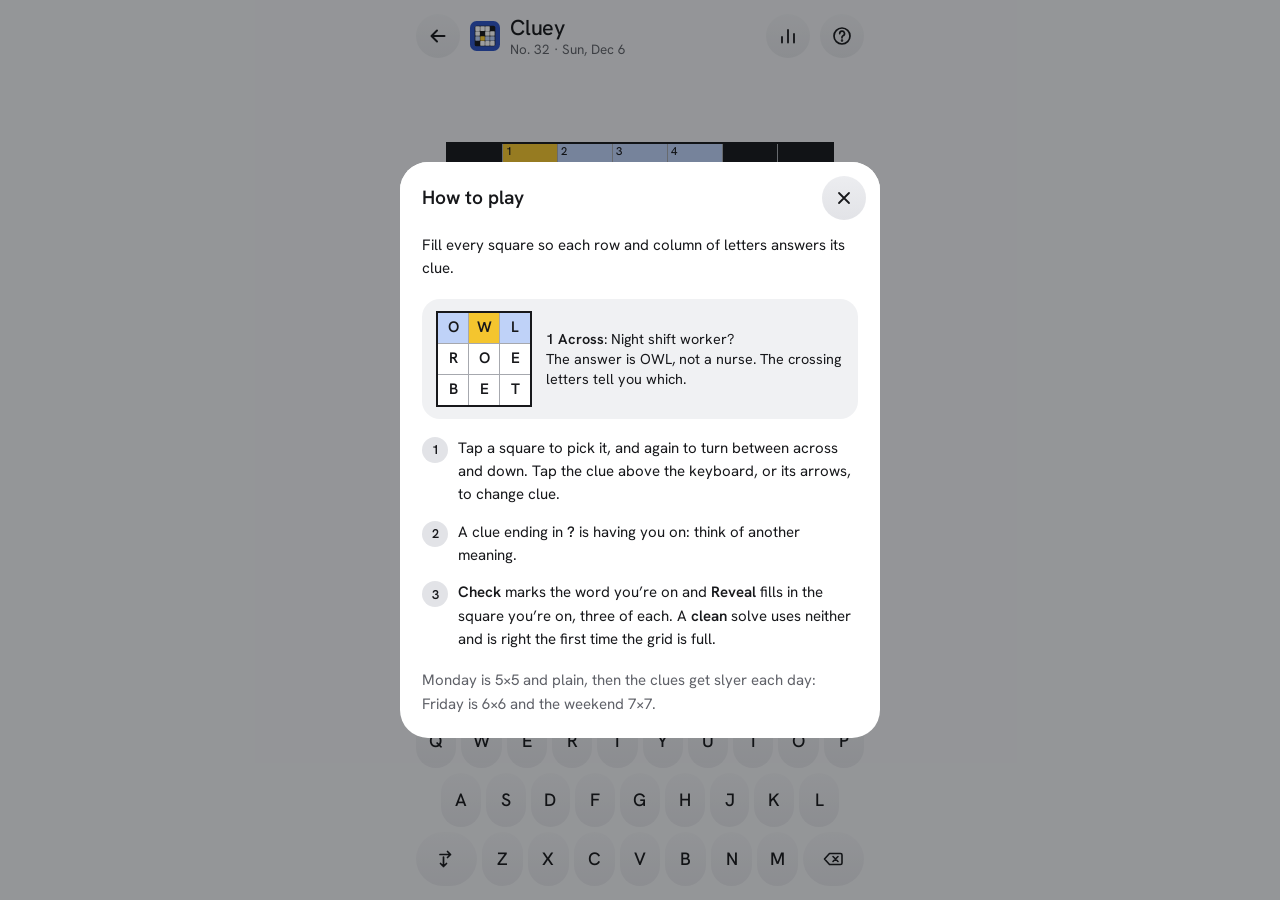
==== commit fb0c0772: "Home: a plainer day card, Share in the menu, lighter type The day card is the date over the count, w" ====
--- a/web/cluey/index.html
+++ b/web/cluey/index.html
@@ -16,7 +16,7 @@
 <title>Cluey</title>
 <link rel="icon" href="data:image/svg+xml,<svg xmlns=%22http://www.w3.org/2000/svg%22 viewBox=%220 0 32 32%22><rect x=%223%22 y=%223%22 width=%227.6%22 height=%227.6%22 rx=%221.9%22 fill=%22%232C53C4%22/><rect x=%2212.2%22 y=%223%22 width=%227.6%22 height=%227.6%22 rx=%221.9%22 fill=%22%232C53C4%22/><rect x=%2221.4%22 y=%223%22 width=%227.6%22 height=%227.6%22 rx=%221.9%22 fill=%22%232C53C4%22/><rect x=%223%22 y=%2212.2%22 width=%227.6%22 height=%227.6%22 rx=%221.9%22 fill=%22%232C53C4%22/><rect x=%2212.2%22 y=%2212.2%22 width=%227.6%22 height=%227.6%22 rx=%221.9%22 fill=%22%23F4C52E%22/><rect x=%2221.4%22 y=%2212.2%22 width=%227.6%22 height=%227.6%22 rx=%221.9%22 fill=%22%23A9B8E6%22/><rect x=%223%22 y=%2221.4%22 width=%227.6%22 height=%227.6%22 rx=%221.9%22 fill=%22%23A9B8E6%22/><rect x=%2212.2%22 y=%2221.4%22 width=%227.6%22 height=%227.6%22 rx=%221.9%22 fill=%22%23A9B8E6%22/><rect x=%2221.4%22 y=%2221.4%22 width=%227.6%22 height=%227.6%22 rx=%221.9%22 fill=%22%23A9B8E6%22/></svg>">
 <link rel="preload" href="../fonts/hanken-grotesk-latin.woff2" as="font" type="font/woff2" crossorigin>
-<link rel="stylesheet" href="../shared.css?v=2">
+<link rel="stylesheet" href="../shared.css?v=3">
 <style>
 /* A printed crossword: paper squares joined by thin rules, with solid blocks.
    Yellow is the square you're on and blue its word. Green is right, red is
--- a/web/shared.css
+++ b/web/shared.css
@@ -113,7 +113,7 @@
 a.brand > svg:first-child { flex: none; box-sizing: border-box; width: 44px; height: 44px; padding: 12px; border-radius: 50%; }
 a.brand > svg:first-child, .top .icon-btn, .sheet-head .icon-btn { background: linear-gradient(var(--key-hi), var(--key)); color: var(--ink); }
 a.brand:active > svg:first-child, .top .icon-btn:active, .sheet-head .icon-btn:active { background: var(--key-down); }
-.mark { font-size: 1.3rem; font-weight: 600; letter-spacing: -.015em; white-space: nowrap; overflow: hidden; text-overflow: ellipsis; }
+.mark { font-size: 1.35rem; font-weight: 500; letter-spacing: -.01em; white-space: nowrap; overflow: hidden; text-overflow: ellipsis; }
 .top-right { flex: none; display: flex; align-items: center; gap: 10px; }
 .icon-btn {
   position: relative; display: grid; place-items: center; flex: none; width: 44px; height: 44px; padding: 0;
@@ -126,7 +126,7 @@
 .tabs { display: flex; gap: 2px; padding: 3px; border-radius: 99px; background: var(--surface); }
 .tab {
   position: relative; min-height: 34px; padding: 0 15px; background: none; border: 0; border-radius: 99px;
-  font-size: .9rem; font-weight: 600; color: var(--muted);
+  font-size: .92rem; font-weight: 500; color: var(--muted);
 }
 @media (hover: hover) { .tab:hover { color: var(--ink); } }
 .tab::before { content: ""; position: absolute; inset: -8px 0; }
@@ -148,7 +148,7 @@
 .key {
   flex: 1 1 0; max-width: 44px; height: 54px; padding: 0;
   background: linear-gradient(var(--key-hi), var(--key)); border: 0; border-radius: 99px;
-  font-size: 1.08rem; font-weight: 600; text-transform: uppercase;
+  font-size: 1.12rem; font-weight: 500; text-transform: uppercase;
   touch-action: manipulation;
 }
 .key:active { background: var(--key-down); }
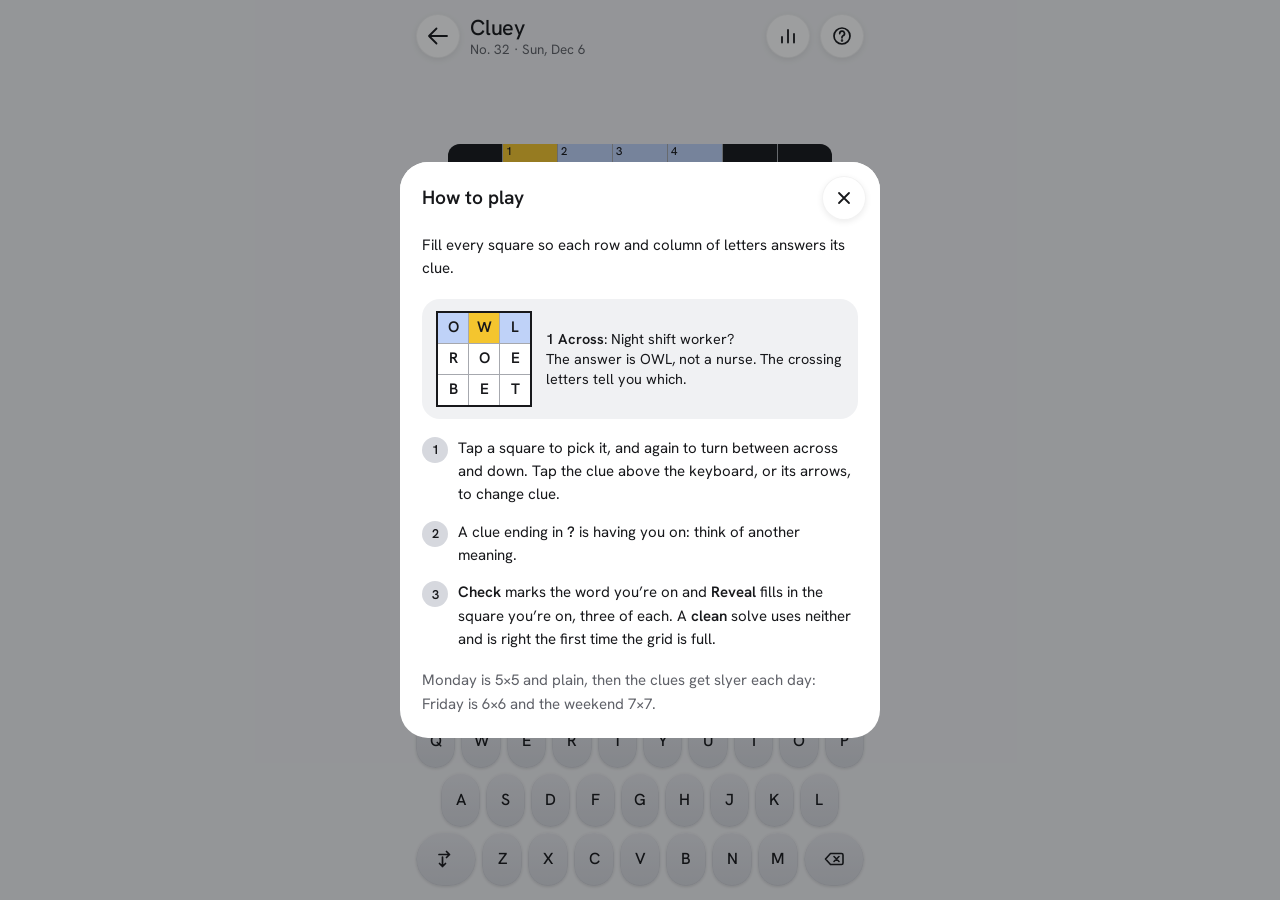
==== commit c9a471d3: "Closer to the reference: neutral greys, flat header discs, a round keypad From two visual reviews me" ====
--- a/web/cluey/index.html
+++ b/web/cluey/index.html
@@ -5,7 +5,7 @@
 <meta name="viewport" content="width=device-width,initial-scale=1,viewport-fit=cover,interactive-widget=resizes-content">
 <meta name="referrer" content="no-referrer">
 <meta name="theme-color" content="#F0F1F3" media="(prefers-color-scheme: light)">
-<meta name="theme-color" content="#151619" media="(prefers-color-scheme: dark)">
+<meta name="theme-color" content="#171719" media="(prefers-color-scheme: dark)">
 <link rel="manifest" href="../manifest.json">
 <link rel="apple-touch-icon" sizes="180x180" href="../icons/apple-touch-icon.png">
 <meta name="apple-mobile-web-app-capable" content="yes">
@@ -16,7 +16,7 @@
 <title>Cluey</title>
 <link rel="icon" href="data:image/svg+xml,<svg xmlns=%22http://www.w3.org/2000/svg%22 viewBox=%220 0 32 32%22><rect x=%223%22 y=%223%22 width=%227.6%22 height=%227.6%22 rx=%221.9%22 fill=%22%232C53C4%22/><rect x=%2212.2%22 y=%223%22 width=%227.6%22 height=%227.6%22 rx=%221.9%22 fill=%22%232C53C4%22/><rect x=%2221.4%22 y=%223%22 width=%227.6%22 height=%227.6%22 rx=%221.9%22 fill=%22%232C53C4%22/><rect x=%223%22 y=%2212.2%22 width=%227.6%22 height=%227.6%22 rx=%221.9%22 fill=%22%232C53C4%22/><rect x=%2212.2%22 y=%2212.2%22 width=%227.6%22 height=%227.6%22 rx=%221.9%22 fill=%22%23F4C52E%22/><rect x=%2221.4%22 y=%2212.2%22 width=%227.6%22 height=%227.6%22 rx=%221.9%22 fill=%22%23A9B8E6%22/><rect x=%223%22 y=%2221.4%22 width=%227.6%22 height=%227.6%22 rx=%221.9%22 fill=%22%23A9B8E6%22/><rect x=%2212.2%22 y=%2221.4%22 width=%227.6%22 height=%227.6%22 rx=%221.9%22 fill=%22%23A9B8E6%22/><rect x=%2221.4%22 y=%2221.4%22 width=%227.6%22 height=%227.6%22 rx=%221.9%22 fill=%22%23A9B8E6%22/></svg>">
 <link rel="preload" href="../fonts/hanken-grotesk-latin.woff2" as="font" type="font/woff2" crossorigin>
-<link rel="stylesheet" href="../shared.css?v=3">
+<link rel="stylesheet" href="../shared.css?v=4">
 <style>
 /* A printed crossword: paper squares joined by thin rules, with solid blocks.
    Yellow is the square you're on and blue its word. Green is right, red is
@@ -31,9 +31,9 @@
   --on-word: #2A4FBC; --on-word-dim: var(--muted);
 }
 @media (prefers-color-scheme: dark) {
-  :root:not([data-theme="light"]) { --paper: #2E2F33; --rule: #151619; --frame: #696B72; --block: #08090A; --word: #3C5488; --shown: #5A4E20; --on-shown: #F7E7A6; --on-word: #C2D0FF; --on-word-dim: #B4B5BB; }
+  :root:not([data-theme="light"]) { --paper: #2E2F33; --rule: #171719; --frame: #696B72; --block: #171719; --word: #3C5488; --shown: #5A4E20; --on-shown: #F7E7A6; --on-word: #C2D0FF; --on-word-dim: #B4B5BB; }
 }
-:root[data-theme="dark"] { --paper: #2E2F33; --rule: #151619; --frame: #696B72; --block: #08090A; --word: #3C5488; --shown: #5A4E20; --on-shown: #F7E7A6; --on-word: #C2D0FF; --on-word-dim: #B4B5BB; }
+:root[data-theme="dark"] { --paper: #2E2F33; --rule: #171719; --frame: #696B72; --block: #171719; --word: #3C5488; --shown: #5A4E20; --on-shown: #F7E7A6; --on-word: #C2D0FF; --on-word-dim: #B4B5BB; }
 
 .top { display: grid; grid-template-columns: auto auto minmax(0, 1fr) auto; grid-template-rows: auto auto; align-items: center; gap: 0; }
 a.brand { display: contents; }
@@ -48,7 +48,7 @@
 /* The grid: the rules are the board showing through a one pixel gap */
 .stage-wrap { position: relative; flex: 1; min-height: 0; display: flex; }
 .stage { flex: 1; min-width: 0; display: grid; place-items: center; padding: 4px 0; overflow: hidden; }
-.grid { --cell: 44px; display: grid; gap: 1px; grid-template-columns: repeat(var(--n, 5), var(--cell)); grid-auto-rows: var(--cell); background: var(--rule); border: 2px solid var(--frame); user-select: none; -webkit-user-select: none; }
+.grid { --cell: 44px; display: grid; gap: 1px; grid-template-columns: repeat(var(--n, 5), var(--cell)); grid-auto-rows: var(--cell); background: var(--rule); border-radius: 12px; overflow: hidden; user-select: none; -webkit-user-select: none; }
 .block { background: var(--block); }
 .cell {
   position: relative; display: grid; place-items: center; padding: 0;
@@ -79,21 +79,20 @@
 .toast.warn { color: var(--on-ink); }
 
 /* The time, then the help on offer */
-.tools { display: flex; flex-wrap: wrap; align-items: center; min-height: 40px; }
+.tools { display: flex; flex-wrap: wrap; align-items: center; gap: 4px; min-height: 40px; margin-bottom: 4px; }
 .time { flex: 1; font-size: 1rem; font-weight: 600; letter-spacing: .01em; }
-.tool { display: inline-flex; align-items: center; gap: 5px; height: 44px; padding: 0 9px; background: none; border: 0; border-radius: 99px; font-size: .86rem; font-weight: 600; color: var(--muted); white-space: nowrap; }
-.tool:last-child { margin-right: -9px; }
-@media (hover: hover) { .tool:hover:not(:disabled) { color: var(--ink); background: var(--key); } }
+.tool { display: inline-flex; align-items: center; gap: 5px; height: 40px; padding: 0 10px; background: var(--key); border: 0; border-radius: 99px; font-size: .86rem; font-weight: 500; color: var(--ink); white-space: nowrap; }
+@media (hover: hover) { .tool:hover:not(:disabled) { background: var(--key-down); } }
 .tool:disabled { opacity: .4; cursor: default; }
 .tool.sure { color: var(--neg); }
 /* The count takes the label's colour: --faint is under 4.5:1 on the page in light mode */
 .tool b { font-weight: 600; }
 .tool.sure b { display: none; }
 .tools { container-type: inline-size; }
-@container (max-width: 21.25em) { .tool { padding: 0 6px; font-size: .82rem; } .tool:last-child { margin-right: -6px; } }
+@container (max-width: 21.25em) { .tool { padding: 0 7px; font-size: .82rem; } .tools { gap: 3px; } }
 
 /* The clue, with the way to the one before and after it */
-.clue-bar { display: grid; grid-template-columns: 42px 1fr 42px; align-items: stretch; min-height: 56px; margin-bottom: 7px; padding: 0 8px; background: var(--word); border-radius: 18px; font-weight: 600; user-select: none; -webkit-user-select: none; }
+.clue-bar { display: grid; grid-template-columns: 42px 1fr 42px; align-items: stretch; min-height: 56px; margin-bottom: 7px; padding: 0 8px; background: var(--surface); border-radius: 22px; font-weight: 500; user-select: none; -webkit-user-select: none; }
 .clue-bar button { padding: 0; background: none; border: 0; touch-action: manipulation; }
 .step { display: grid; place-items: center; color: var(--on-word-dim); border-radius: 14px; }
 @media (hover: hover) { .step:hover { color: var(--ink); } }
@@ -147,7 +146,7 @@
   <header>
     <div class="top">
       <a class="brand" href="../index.html" aria-label="All games">
-        <svg width="20" height="20" viewBox="0 0 20 20" fill="none" stroke="currentColor" stroke-width="2" stroke-linecap="round" stroke-linejoin="round" aria-hidden="true"><path d="M16.5 10h-13M9 4.5 3.5 10 9 15.5"/></svg>
+        <svg width="24" height="24" viewBox="0 0 24 24" fill="none" stroke="currentColor" stroke-width="1.8" stroke-linecap="round" stroke-linejoin="round" aria-hidden="true"><path d="M21 12H3M10.5 4.5 3 12l7.5 7.5"/></svg>
         <svg width="30" height="30" viewBox="0 0 64 64" aria-hidden="true"><rect width="64" height="64" rx="14" fill="#2C53C4"/><rect x="10" y="10" width="44" height="44" rx="4" fill="#17181B"/><rect x="11.4" y="11.4" width="9.7" height="9.7" rx="1" fill="#FFFFFF"/><rect x="21.9" y="11.4" width="9.7" height="9.7" rx="1" fill="#FFFFFF"/><rect x="32.4" y="11.4" width="9.7" height="9.7" rx="1" fill="#FFFFFF"/><rect x="11.4" y="21.9" width="9.7" height="9.7" rx="1" fill="#FFFFFF"/><rect x="32.4" y="21.9" width="9.7" height="9.7" rx="1" fill="#FFFFFF"/><rect x="42.9" y="21.9" width="9.7" height="9.7" rx="1" fill="#FFFFFF"/><rect x="11.4" y="32.4" width="9.7" height="9.7" rx="1" fill="#BFD2F8"/><rect x="21.9" y="32.4" width="9.7" height="9.7" rx="1" fill="#FFCF33"/><rect x="32.4" y="32.4" width="9.7" height="9.7" rx="1" fill="#BFD2F8"/><rect x="42.9" y="32.4" width="9.7" height="9.7" rx="1" fill="#BFD2F8"/><rect x="21.9" y="42.9" width="9.7" height="9.7" rx="1" fill="#FFFFFF"/><rect x="32.4" y="42.9" width="9.7" height="9.7" rx="1" fill="#FFFFFF"/><rect x="42.9" y="42.9" width="9.7" height="9.7" rx="1" fill="#FFFFFF"/></svg>
         <h1 class="mark">Cluey</h1>
       </a>
--- a/web/shared.css
+++ b/web/shared.css
@@ -9,7 +9,8 @@
 
 /* Plain greys, and one colour: a near-black page (pale grey by day), one lighter
    grey for everything that sits on it, blue for the one thing being pointed out
-   and green for what's already right. Keys are lit a little from above. */
+   and green for what's already right. Keys are lit a little from above, with a
+   thin rim; the round buttons in a header are flat discs, quieter than keys. */
 :root {
   --bg: #F0F1F3;
   --surface: #FFFFFF;
@@ -24,58 +25,76 @@
   --pos-soft: rgba(29, 117, 72, .12);
   --neg: #B0392D;
   --on-ink: #FFFFFF;
-  --key: #E2E3E7;
-  --key-hi: #ECEDF0;
-  --key-down: #D0D2D7;
+  --key: #D6D8DE;
+  --key-hi: #E4E5EA;
+  --key-down: #C6C8CF;
   --pop: #FFFFFF;
   --pop-line: rgba(0, 0, 0, .06);
+  --disc: #FFFFFF;
+  --disc-edge: inset 0 0 0 1px rgba(0, 0, 0, .05), 0 2px 6px rgba(0, 0, 0, .08);
+  --op-hi: #D3D5DB;
+  --op-lo: #C4C6CD;
+  --rim: inset 0 0 0 1px rgba(0, 0, 0, .04), inset 0 1px 0 rgba(255, 255, 255, .6);
+  --lift: 0 1px 3px rgba(0, 0, 0, .12);
   --backdrop: rgba(12, 13, 16, .4);
   --font: "Hanken Grotesk", "Segoe UI", Roboto, system-ui, -apple-system, sans-serif;
   color-scheme: light;
 }
 @media (prefers-color-scheme: dark) {
   :root:not([data-theme="light"]) {
-    --bg: #151619;
-    --surface: #26272B;
-    --ink: #F1F1F3;
-    --muted: #9B9CA3;
-    --faint: #8E9097;
-    --line: #37383D;
-    --line-strong: #696A71;
+    --bg: #171719;
+    --surface: #2F2F2F;
+    --ink: #EAEAEA;
+    --muted: #A0A0A3;
+    --faint: #949497;
+    --line: #434345;
+    --line-strong: #6E6E72;
     --accent: #85A2FF;
     --accent-soft: rgba(133, 162, 255, .12);
     --pos: #5FC890;
     --pos-soft: rgba(95, 200, 144, .14);
     --neg: #F08476;
-    --on-ink: #151619;
-    --key: #2F3034;
-    --key-hi: #3E3F44;
-    --key-down: #47484D;
-    --pop: #1E1F22;
-    --pop-line: rgba(255, 255, 255, .07);
+    --on-ink: #171719;
+    --key: #303132;
+    --key-hi: #47484A;
+    --key-down: #555658;
+    --pop: #121213;
+    --pop-line: rgba(255, 255, 255, .14);
+    --disc: #252526;
+    --disc-edge: inset 0 0 0 1px rgba(255, 255, 255, .08), 0 4px 10px rgba(0, 0, 0, .35);
+    --op-hi: #343537;
+    --op-lo: #222223;
+    --rim: inset 0 0 0 1px rgba(255, 255, 255, .05), inset 0 1px 0 rgba(255, 255, 255, .1);
+    --lift: 0 2px 5px rgba(0, 0, 0, .35);
     --backdrop: rgba(0, 0, 0, .6);
     color-scheme: dark;
   }
 }
 :root[data-theme="dark"] {
-  --bg: #151619;
-  --surface: #26272B;
-  --ink: #F1F1F3;
-  --muted: #9B9CA3;
-  --faint: #8E9097;
-  --line: #37383D;
-  --line-strong: #696A71;
+  --bg: #171719;
+  --surface: #2F2F2F;
+  --ink: #EAEAEA;
+  --muted: #A0A0A3;
+  --faint: #949497;
+  --line: #434345;
+  --line-strong: #6E6E72;
   --accent: #85A2FF;
   --accent-soft: rgba(133, 162, 255, .12);
   --pos: #5FC890;
   --pos-soft: rgba(95, 200, 144, .14);
   --neg: #F08476;
-  --on-ink: #151619;
-  --key: #2F3034;
-  --key-hi: #3E3F44;
-  --key-down: #47484D;
-  --pop: #1E1F22;
-  --pop-line: rgba(255, 255, 255, .07);
+  --on-ink: #171719;
+  --key: #303132;
+  --key-hi: #47484A;
+  --key-down: #555658;
+  --pop: #121213;
+  --pop-line: rgba(255, 255, 255, .14);
+    --disc: #252526;
+    --disc-edge: inset 0 0 0 1px rgba(255, 255, 255, .08), 0 4px 10px rgba(0, 0, 0, .35);
+    --op-hi: #343537;
+    --op-lo: #222223;
+    --rim: inset 0 0 0 1px rgba(255, 255, 255, .05), inset 0 1px 0 rgba(255, 255, 255, .1);
+    --lift: 0 2px 5px rgba(0, 0, 0, .35);
   --backdrop: rgba(0, 0, 0, .6);
   color-scheme: dark;
 }
@@ -110,8 +129,9 @@
 .top { display: flex; align-items: center; justify-content: space-between; gap: 8px; min-height: 56px; }
 .brand { display: flex; align-items: center; gap: 10px; min-width: 0; color: inherit; text-decoration: none; }
 a.brand { min-height: 44px; }
-a.brand > svg:first-child { flex: none; box-sizing: border-box; width: 44px; height: 44px; padding: 12px; border-radius: 50%; }
-a.brand > svg:first-child, .top .icon-btn, .sheet-head .icon-btn { background: linear-gradient(var(--key-hi), var(--key)); color: var(--ink); }
+a.brand > svg:first-child { flex: none; box-sizing: border-box; width: 44px; height: 44px; padding: 10px; border-radius: 50%; }
+a.brand > svg:nth-child(2) { display: none; }
+a.brand > svg:first-child, .top .icon-btn, .sheet-head .icon-btn { background: var(--disc); box-shadow: var(--disc-edge); color: var(--ink); }
 a.brand:active > svg:first-child, .top .icon-btn:active, .sheet-head .icon-btn:active { background: var(--key-down); }
 .mark { font-size: 1.35rem; font-weight: 500; letter-spacing: -.01em; white-space: nowrap; overflow: hidden; text-overflow: ellipsis; }
 .top-right { flex: none; display: flex; align-items: center; gap: 10px; }
@@ -130,7 +150,7 @@
 }
 @media (hover: hover) { .tab:hover { color: var(--ink); } }
 .tab::before { content: ""; position: absolute; inset: -8px 0; }
-.tab[aria-selected="true"] { background: linear-gradient(var(--key-hi), var(--key)); color: var(--ink); }
+.tab[aria-selected="true"] { background: linear-gradient(var(--key-hi), var(--key)); box-shadow: var(--rim); color: var(--ink); }
 .tab .dot { display: inline-block; width: 6px; height: 6px; margin-left: 6px; border-radius: 50%; background: var(--accent); vertical-align: 2px; }
 .meta { font-size: .84rem; color: var(--muted); white-space: nowrap; }
 .meta .link { font-size: .84rem; }
@@ -143,15 +163,17 @@
 .meta-btn svg { color: var(--faint); }
 
 /* Keyboard */
-.keys { display: grid; gap: 7px; padding-bottom: 4px; user-select: none; -webkit-user-select: none; }
-.krow { display: flex; gap: 5px; justify-content: center; }
+.keys { display: grid; gap: 10px; padding-bottom: 4px; user-select: none; -webkit-user-select: none; }
+.krow { display: flex; gap: 6px; justify-content: center; }
 .key {
   flex: 1 1 0; max-width: 44px; height: 54px; padding: 0;
-  background: linear-gradient(var(--key-hi), var(--key)); border: 0; border-radius: 99px;
-  font-size: 1.12rem; font-weight: 500; text-transform: uppercase;
+  background: linear-gradient(var(--key-hi), var(--key)); border: 0; border-radius: 99px; box-shadow: var(--rim), var(--lift);
+  font-size: 1rem; font-weight: 500; text-transform: uppercase;
   touch-action: manipulation;
 }
 .key:active { background: var(--key-down); }
+/* A short phone: lower keys, so the board keeps its room */
+@media (max-height: 640px) { .key { height: 46px; } .keys { gap: 7px; } }
 .krow .spacer { flex: .5 1 0; max-width: 22px; }
 .key.wide { flex: 1.5 1 0; max-width: 66px; display: grid; place-items: center; font-size: .78rem; letter-spacing: .02em; }
 
@@ -195,7 +217,7 @@
 .btn { min-height: 52px; padding: 0 18px; border-radius: 99px; font-size: .95rem; font-weight: 600; display: inline-flex; align-items: center; justify-content: center; gap: 8px; }
 .btn-primary { background: var(--accent); border: 1px solid var(--accent); color: var(--on-ink); }
 @media (hover: hover) { .btn-primary:hover { opacity: .9; } }
-.btn-secondary { background: linear-gradient(var(--key-hi), var(--key)); border: 1px solid transparent; }
+.btn-secondary { background: linear-gradient(var(--key-hi), var(--key)); border: 1px solid transparent; box-shadow: var(--rim); }
 .btn-secondary:active { background: var(--key-down); }
 @media (hover: hover) { .btn-secondary:hover { background: var(--key-down); } }
 .link { position: relative; padding: 0; background: none; border: 0; font-weight: 600; color: var(--accent); }
@@ -227,7 +249,7 @@
 .num b { display: block; font-size: 1.45rem; font-weight: 600; line-height: 1.15; letter-spacing: -.01em; }
 .num span { display: block; font-size: .76rem; line-height: 1.3; color: var(--muted); }
 .dist { display: grid; gap: 7px; }
-.dist-title { font-size: .78rem; font-weight: 600; letter-spacing: .06em; text-transform: uppercase; color: var(--muted); }
+.dist-title { font-size: .84rem; font-weight: 500; color: var(--muted); }
 .bar-row { display: grid; grid-template-columns: 64px 1fr; align-items: center; gap: 10px; font-size: .84rem; }
 .bar-row > span { color: var(--muted); }
 .bar { height: 24px; min-width: 26px; padding: 0 8px; border-radius: 12px; background: var(--key); display: flex; align-items: center; justify-content: flex-end; font-size: .8rem; font-weight: 600; }
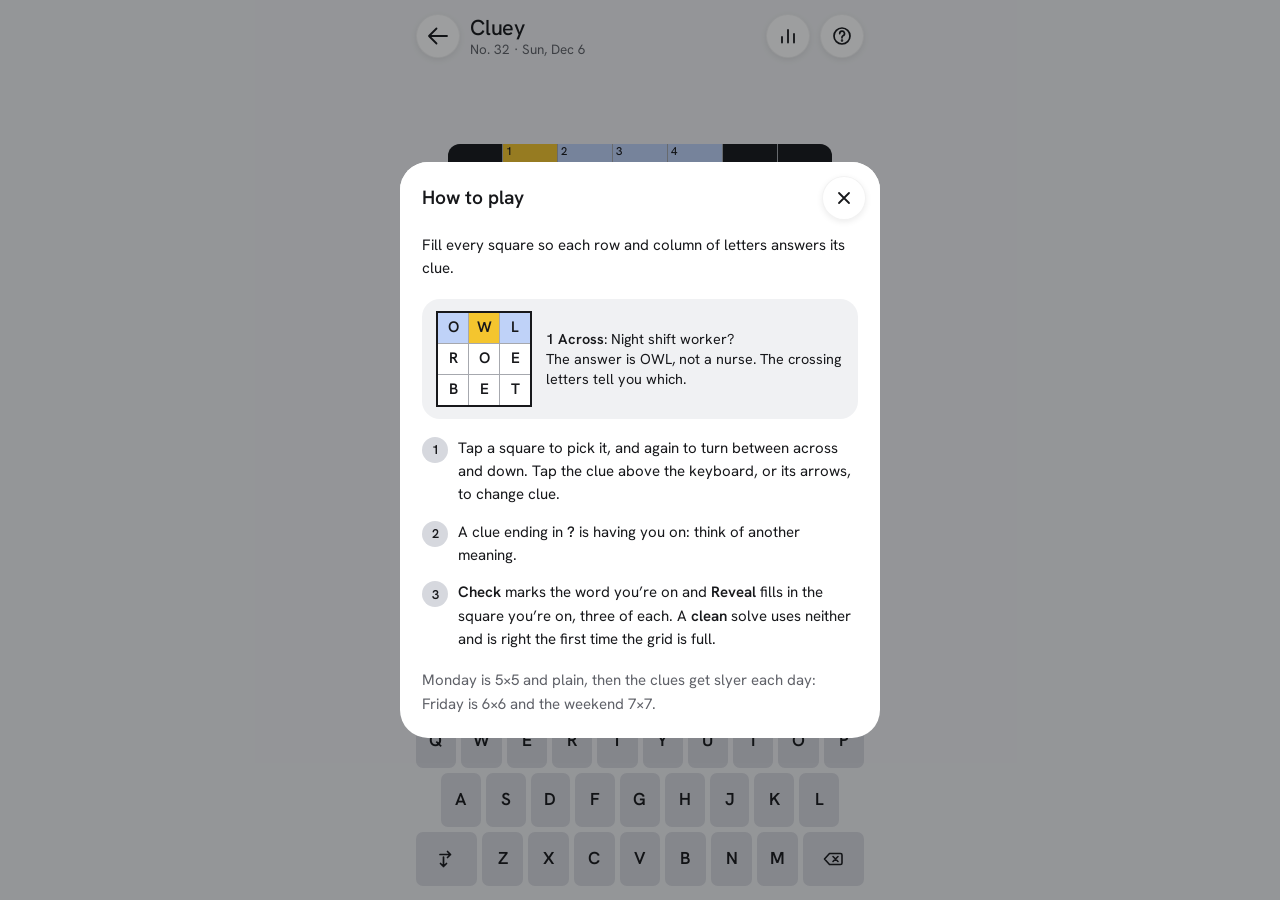
==== commit f67a34c3: "Old keyboard back, clearer stats, Dated and Overland restyled, tidier About The letter keyboard retu" ====
--- a/web/cluey/index.html
+++ b/web/cluey/index.html
@@ -16,7 +16,7 @@
 <title>Cluey</title>
 <link rel="icon" href="data:image/svg+xml,<svg xmlns=%22http://www.w3.org/2000/svg%22 viewBox=%220 0 32 32%22><rect x=%223%22 y=%223%22 width=%227.6%22 height=%227.6%22 rx=%221.9%22 fill=%22%232C53C4%22/><rect x=%2212.2%22 y=%223%22 width=%227.6%22 height=%227.6%22 rx=%221.9%22 fill=%22%232C53C4%22/><rect x=%2221.4%22 y=%223%22 width=%227.6%22 height=%227.6%22 rx=%221.9%22 fill=%22%232C53C4%22/><rect x=%223%22 y=%2212.2%22 width=%227.6%22 height=%227.6%22 rx=%221.9%22 fill=%22%232C53C4%22/><rect x=%2212.2%22 y=%2212.2%22 width=%227.6%22 height=%227.6%22 rx=%221.9%22 fill=%22%23F4C52E%22/><rect x=%2221.4%22 y=%2212.2%22 width=%227.6%22 height=%227.6%22 rx=%221.9%22 fill=%22%23A9B8E6%22/><rect x=%223%22 y=%2221.4%22 width=%227.6%22 height=%227.6%22 rx=%221.9%22 fill=%22%23A9B8E6%22/><rect x=%2212.2%22 y=%2221.4%22 width=%227.6%22 height=%227.6%22 rx=%221.9%22 fill=%22%23A9B8E6%22/><rect x=%2221.4%22 y=%2221.4%22 width=%227.6%22 height=%227.6%22 rx=%221.9%22 fill=%22%23A9B8E6%22/></svg>">
 <link rel="preload" href="../fonts/hanken-grotesk-latin.woff2" as="font" type="font/woff2" crossorigin>
-<link rel="stylesheet" href="../shared.css?v=4">
+<link rel="stylesheet" href="../shared.css?v=5">
 <style>
 /* A printed crossword: paper squares joined by thin rules, with solid blocks.
    Yellow is the square you're on and blue its word. Green is right, red is
--- a/web/shared.css
+++ b/web/shared.css
@@ -19,6 +19,9 @@
   --faint: #696B72;
   --line: #E1E2E6;
   --line-strong: #8D8F96;
+  --bar: #5F6168;
+  --card-key: #D6D8DE;
+  --card-key-down: #C6C8CF;
   --accent: #2C53C4;
   --accent-soft: rgba(44, 83, 196, .09);
   --pos: #1D7548;
@@ -49,6 +52,9 @@
     --faint: #949497;
     --line: #434345;
     --line-strong: #6E6E72;
+    --bar: #6E6E72;
+    --card-key: #46474A;
+    --card-key-down: #58595C;
     --accent: #85A2FF;
     --accent-soft: rgba(133, 162, 255, .12);
     --pos: #5FC890;
@@ -78,6 +84,9 @@
   --faint: #949497;
   --line: #434345;
   --line-strong: #6E6E72;
+  --bar: #6E6E72;
+  --card-key: #46474A;
+  --card-key-down: #58595C;
   --accent: #85A2FF;
   --accent-soft: rgba(133, 162, 255, .12);
   --pos: #5FC890;
@@ -163,17 +172,17 @@
 .meta-btn svg { color: var(--faint); }
 
 /* Keyboard */
-.keys { display: grid; gap: 10px; padding-bottom: 4px; user-select: none; -webkit-user-select: none; }
-.krow { display: flex; gap: 6px; justify-content: center; }
+.keys { display: grid; gap: 7px; padding-bottom: 4px; user-select: none; -webkit-user-select: none; }
+.krow { display: flex; gap: 5px; justify-content: center; }
 .key {
   flex: 1 1 0; max-width: 44px; height: 54px; padding: 0;
-  background: linear-gradient(var(--key-hi), var(--key)); border: 0; border-radius: 99px; box-shadow: var(--rim), var(--lift);
-  font-size: 1rem; font-weight: 500; text-transform: uppercase;
+  background: var(--key); border: 0; border-radius: 7px;
+  font-size: 1.08rem; font-weight: 600; text-transform: uppercase;
   touch-action: manipulation;
 }
 .key:active { background: var(--key-down); }
 /* A short phone: lower keys, so the board keeps its room */
-@media (max-height: 640px) { .key { height: 46px; } .keys { gap: 7px; } }
+@media (max-height: 640px) { .key { height: 46px; } }
 .krow .spacer { flex: .5 1 0; max-width: 22px; }
 .key.wide { flex: 1.5 1 0; max-width: 66px; display: grid; place-items: center; font-size: .78rem; letter-spacing: .02em; }
 
@@ -195,14 +204,15 @@
 .result { max-height: calc(100dvh - 116px - env(safe-area-inset-top, 0px)); overflow-y: auto; overscroll-behavior: contain; }
 .result-head { display: flex; align-items: center; justify-content: space-between; gap: 12px; }
 .result-title { font-size: 1.5rem; font-weight: 600; letter-spacing: -.015em; line-height: 1.2; }
-.result-tag { flex: none; padding: 4px 10px; border-radius: 13px; background: var(--key); font-size: .82rem; font-weight: 600; color: var(--muted); white-space: nowrap; }
+.result-tag { flex: none; padding: 4px 10px; border-radius: 13px; background: var(--card-key); font-size: .82rem; font-weight: 600; color: var(--ink); white-space: nowrap; }
 .result-tag.good { background: var(--pos-soft); color: var(--pos); }
 .result-tag.bad { background: color-mix(in srgb, var(--neg) 14%, transparent); color: var(--neg); }
 .result-note { margin-top: -8px; font-size: .92rem; color: var(--muted); }
 .result-note:empty { display: none; }
 .result-note b { font-weight: 600; color: var(--ink); letter-spacing: .04em; }
-.result .btn-secondary { background: var(--key); border-color: transparent; }
-@media (hover: hover) { .result .btn-secondary:hover { background: var(--key-down); } }
+.result .btn-secondary { background: var(--card-key); border-color: transparent; box-shadow: none; }
+.result .btn-secondary:active { background: var(--card-key-down); }
+@media (hover: hover) { .result .btn-secondary:hover { background: var(--card-key-down); } }
 .result-foot { display: flex; flex-wrap: wrap; justify-content: center; gap: 0 6px; font-size: .84rem; color: var(--muted); }
 .result-foot span + span::before { content: "·"; margin-right: 6px; }
 /* Too narrow for one line: one part under the other (see next.js) */
@@ -242,7 +252,7 @@
 /* How to play: a few numbered rules under the example */
 .rules { display: grid; gap: 14px; }
 .rule { display: grid; grid-template-columns: 26px 1fr; gap: 10px; align-items: start; }
-.rule .n { display: grid; place-items: center; width: 26px; height: 26px; border-radius: 50%; background: var(--key); font-size: .8rem; font-weight: 600; }
+.rule .n { display: grid; place-items: center; width: 26px; height: 26px; border-radius: 50%; background: var(--card-key); font-size: .8rem; font-weight: 600; }
 /* A sheet opens with focus on its heading (tabindex="-1" autofocus), not ringed on the close button */
 .sheet [tabindex="-1"]:focus { outline: none; }
 .numbers { display: grid; grid-template-columns: repeat(4, 1fr); gap: 8px; }
@@ -252,7 +262,7 @@
 .dist-title { font-size: .84rem; font-weight: 500; color: var(--muted); }
 .bar-row { display: grid; grid-template-columns: 64px 1fr; align-items: center; gap: 10px; font-size: .84rem; }
 .bar-row > span { color: var(--muted); }
-.bar { height: 24px; min-width: 26px; padding: 0 8px; border-radius: 12px; background: var(--key); display: flex; align-items: center; justify-content: flex-end; font-size: .8rem; font-weight: 600; }
+.bar { height: 24px; min-width: 26px; padding: 0 8px; border-radius: 12px; background: var(--bar); color: #FFFFFF; display: flex; align-items: center; justify-content: flex-end; font-size: .8rem; font-weight: 600; }
 .bar.today { background: var(--accent); color: var(--on-ink); }
 
 /* The hard mode switch in How to play */
